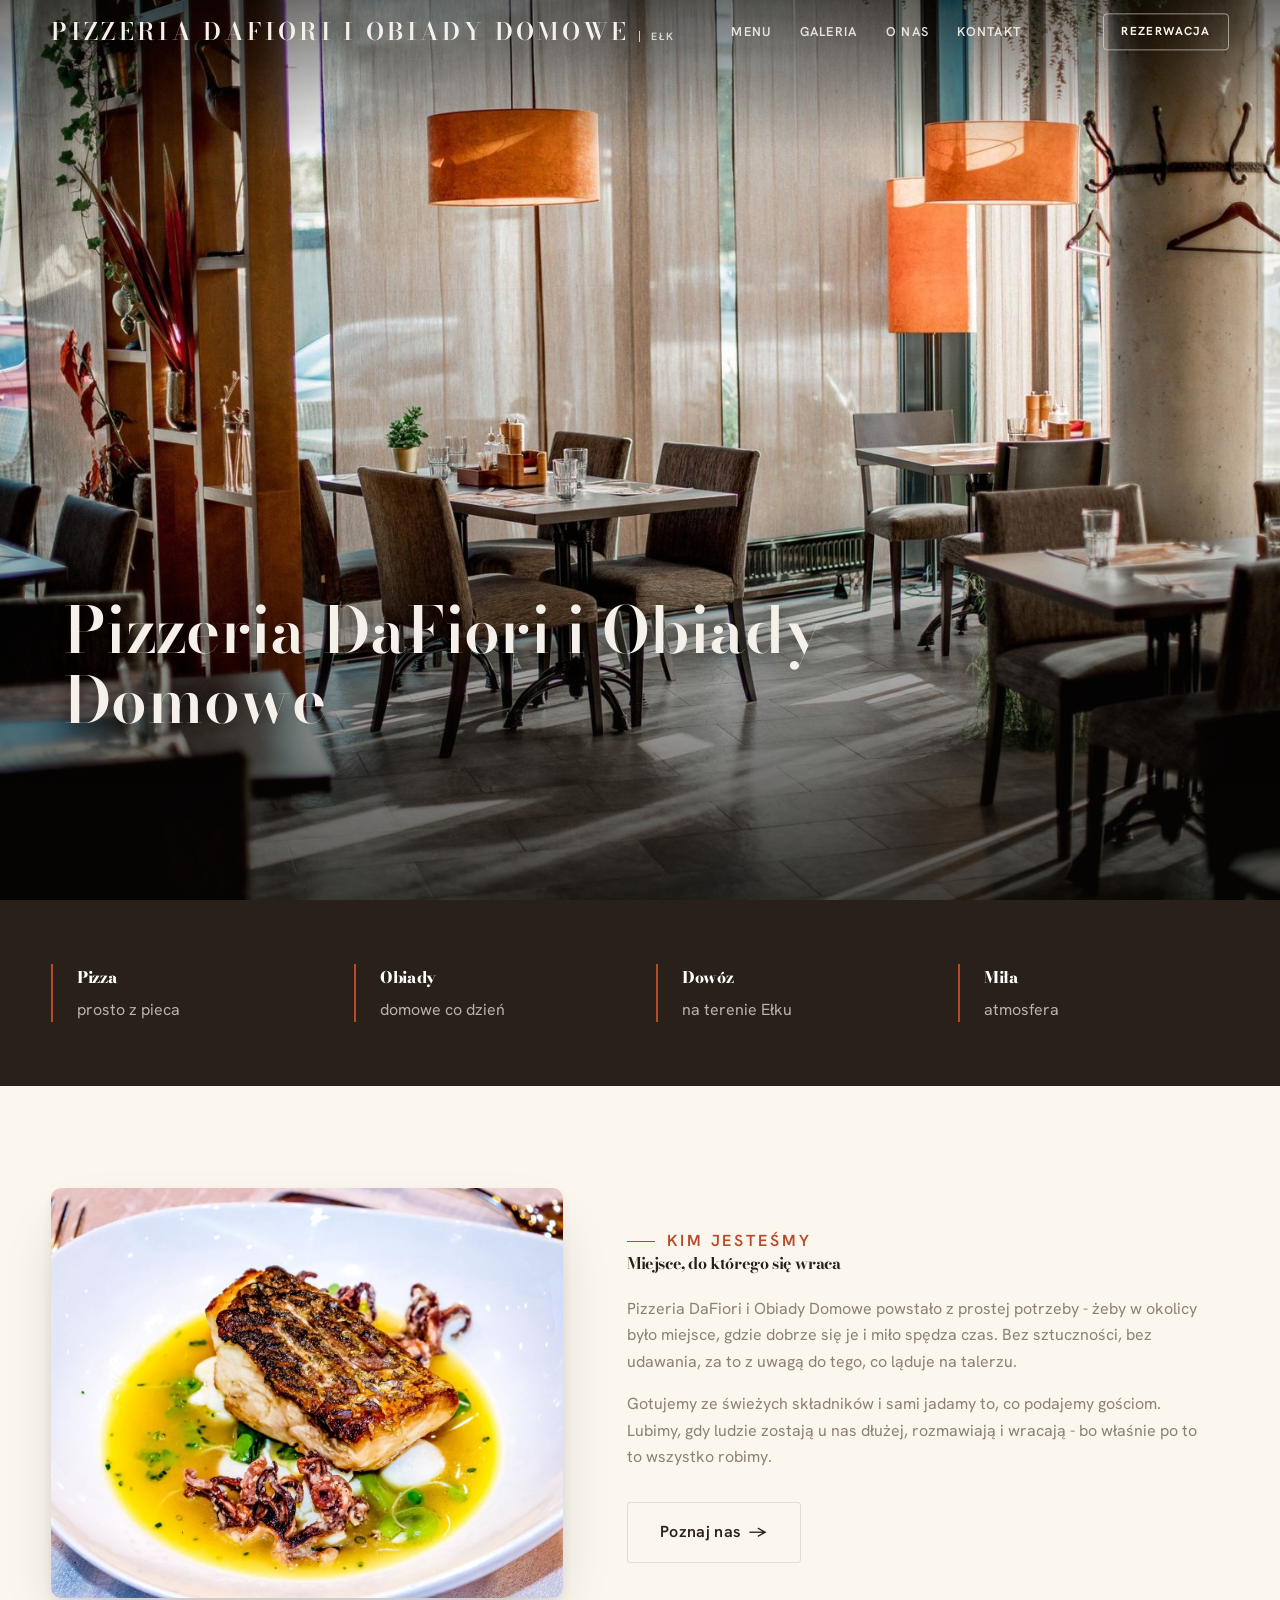
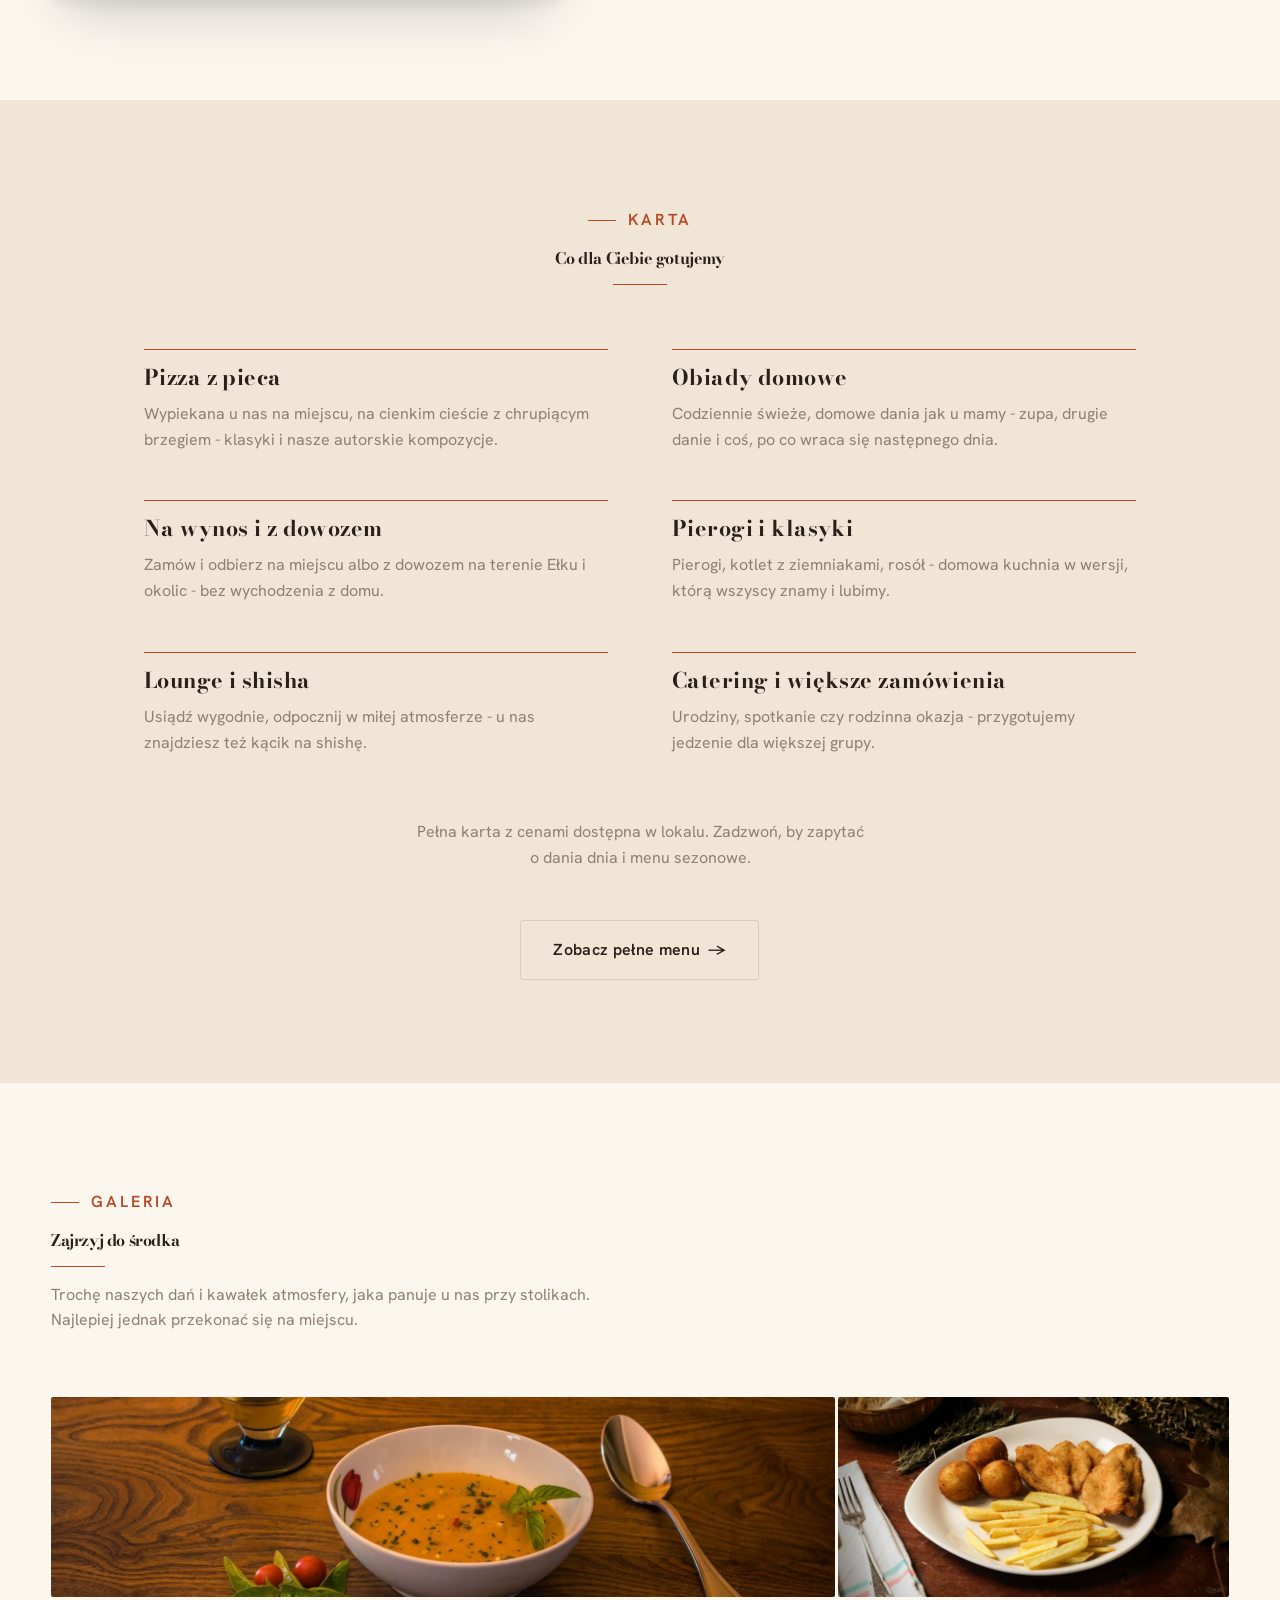
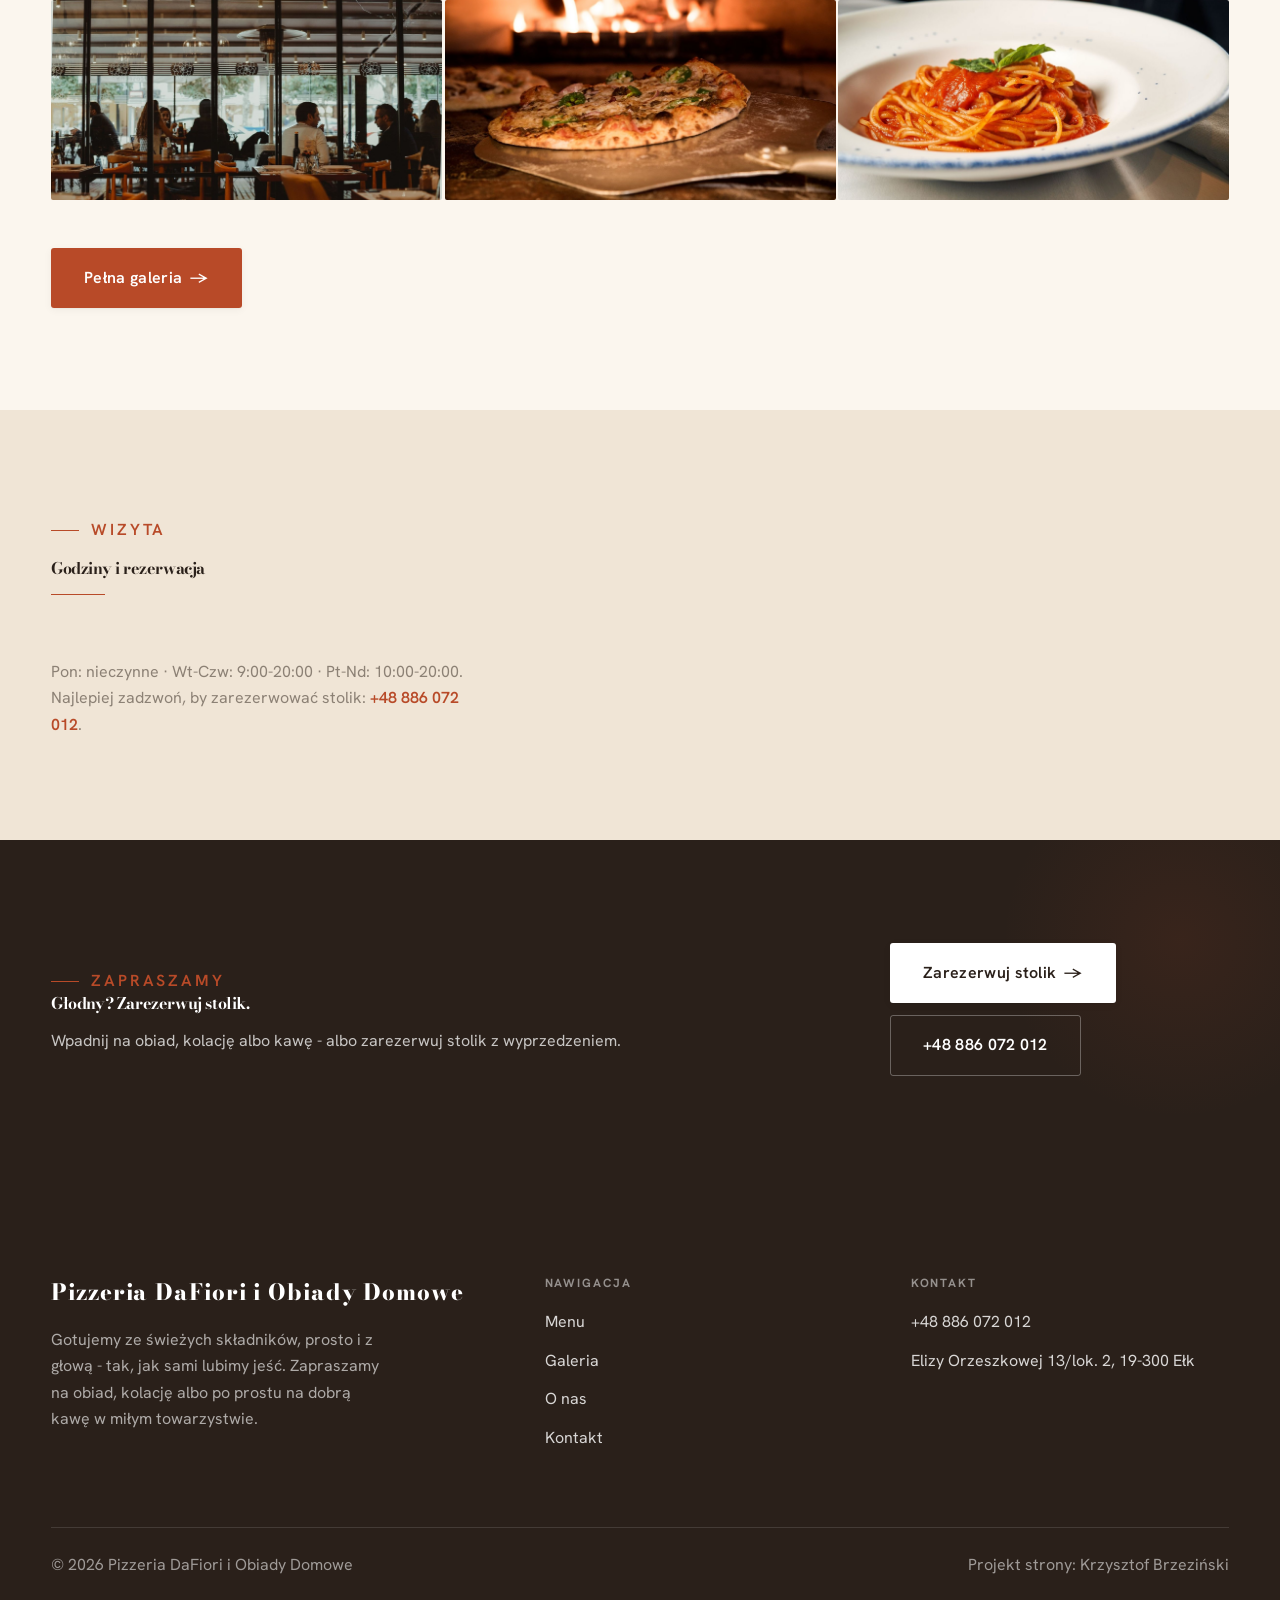
==== index.html @ b9b69ae0 "Strona demo: pizzeria-dafiori-i-obiady-domowe" ====
<!DOCTYPE html>
<html lang="pl">
<head>
<meta charset="UTF-8">
<meta name="viewport" content="width=device-width, initial-scale=1.0">
<title>Pizzeria DaFiori i Obiady Domowe - Restauracja · Ełk</title>
<meta name="description" content="Pizzeria DaFiori i Obiady Domowe to miejsce, do którego się wraca - sezonowa kuchnia, dania z pieca, dobra kawa i ciepła atmosfera. Zarezerwuj stolik albo zajrzyj do menu.">
<link rel="preconnect" href="https://fonts.googleapis.com">
<link rel="preconnect" href="https://fonts.gstatic.com" crossorigin>
<link href="https://fonts.googleapis.com/css2?family=Bodoni+Moda:wght@500;600;700&family=Hanken+Grotesk:wght@400;500;600&display=swap" rel="stylesheet">
<link rel="stylesheet" href="assets/styles.css">
</head>
<body>

<header class="nav">
  <div class="wrap nav-inner">
    <a class="brand" href="index.html"><span class="name">Pizzeria DaFiori i Obiady Domowe</span><span class="sub">Ełk</span></a>
    <nav class="nav-links">
      <a href="oferta.html">Menu</a>
      <a href="realizacje.html">Galeria</a>
      <a href="o-nas.html">O nas</a>
      <a href="kontakt.html">Kontakt</a>
      <a href="kontakt.html" class="btn btn-accent">Rezerwacja</a>
    </nav>
    <button class="nav-toggle" aria-label="Menu"><span></span><span></span><span></span></button>
  </div>
</header>

<section class="hero-gastro">
  <img class="hg-bg" src="img/g13.jpg" alt="Pizzeria DaFiori i Obiady Domowe">
  <div class="hg-veil"></div>
  <p class="hg-tagline">Pizzeria DaFiori i Obiady Domowe</p>
</section>
<section class="strip" style="padding-block:0">
  <div class="wrap">
    <div class="item reveal"><div class="k">Pizza</div><div class="v">prosto z pieca</div></div>
    <div class="item reveal"><div class="k">Obiady</div><div class="v">domowe co dzień</div></div>
    <div class="item reveal"><div class="k">Dowóz</div><div class="v">na terenie Ełku</div></div>
    <div class="item reveal"><div class="k">Miła</div><div class="v">atmosfera</div></div>
  </div>
</section>
<section>
  <div class="wrap split">
    <div class="split-art reveal"><img src="img/g14.jpg" alt="Pizzeria DaFiori i Obiady Domowe - realizacja" loading="lazy"></div>
    <div class="split-copy reveal">
      <span class="eyebrow">Kim jesteśmy</span>
      <h2>Miejsce, do którego się wraca</h2>
      <p class="muted">Pizzeria DaFiori i Obiady Domowe powstało z prostej potrzeby - żeby w okolicy było miejsce, gdzie dobrze się je i miło spędza czas. Bez sztuczności, bez udawania, za to z uwagą do tego, co ląduje na talerzu.</p>
      <p class="muted">Gotujemy ze świeżych składników i sami jadamy to, co podajemy gościom. Lubimy, gdy ludzie zostają u nas dłużej, rozmawiają i wracają - bo właśnie po to to wszystko robimy.</p>
      <a href="o-nas.html" class="btn btn-ghost">Poznaj nas <span class="arr">→</span></a>
    </div>
  </div>
</section>
<section id="menu" class="menu-sec">
  <div class="wrap">
    <div class="head center reveal">
      <span class="eyebrow">Karta</span>
      <h2>Co dla Ciebie gotujemy</h2>
    </div>
    <div class="menu-cats">
      <div class="menu-cat reveal"><h3>Pizza z pieca</h3><p>Wypiekana u nas na miejscu, na cienkim cieście z chrupiącym brzegiem - klasyki i nasze autorskie kompozycje.</p></div>
      <div class="menu-cat reveal"><h3>Obiady domowe</h3><p>Codziennie świeże, domowe dania jak u mamy - zupa, drugie danie i coś, po co wraca się następnego dnia.</p></div>
      <div class="menu-cat reveal"><h3>Na wynos i z dowozem</h3><p>Zamów i odbierz na miejscu albo z dowozem na terenie Ełku i okolic - bez wychodzenia z domu.</p></div>
      <div class="menu-cat reveal"><h3>Pierogi i klasyki</h3><p>Pierogi, kotlet z ziemniakami, rosół - domowa kuchnia w wersji, którą wszyscy znamy i lubimy.</p></div>
      <div class="menu-cat reveal"><h3>Lounge i shisha</h3><p>Usiądź wygodnie, odpocznij w miłej atmosferze - u nas znajdziesz też kącik na shishę.</p></div>
      <div class="menu-cat reveal"><h3>Catering i większe zamówienia</h3><p>Urodziny, spotkanie czy rodzinna okazja - przygotujemy jedzenie dla większej grupy.</p></div>
    </div>
    <p class="menu-note">Pełna karta z cenami dostępna w lokalu. Zadzwoń, by zapytać o dania dnia i menu sezonowe.</p>
    <div style="text-align:center;margin-top:var(--space-7)" class="reveal"><a href="oferta.html" class="btn btn-ghost">Zobacz pełne menu <span class="arr">→</span></a></div>
  </div>
</section>
<section>
  <div class="wrap">
    <div class="head reveal">
      <span class="eyebrow">Galeria</span>
      <h2>Zajrzyj do środka</h2>
      <p>Trochę naszych dań i kawałek atmosfery, jaka panuje u nas przy stolikach. Najlepiej jednak przekonać się na miejscu.</p>
    </div>
    <div class="gallery">
      <div class="tile t-two3 reveal"><img src="img/g4.jpg" alt="Pizza z pieca" loading="lazy"><div class="cap">Pizza z pieca</div></div>
      <div class="tile t-third reveal"><img src="img/g5.jpg" alt="Obiad domowy" loading="lazy"><div class="cap">Obiad domowy</div></div>
      <div class="tile t-third reveal"><img src="img/g6.jpg" alt="Pierogi" loading="lazy"><div class="cap">Pierogi</div></div>
      <div class="tile t-third reveal"><img src="img/g7.jpg" alt="Domowa zupa" loading="lazy"><div class="cap">Domowa zupa</div></div>
      <div class="tile t-third reveal"><img src="img/g8.jpg" alt="Kotlet z dodatkami" loading="lazy"><div class="cap">Kotlet z dodatkami</div></div>
    </div>
    <div style="margin-top:var(--space-7)" class="reveal"><a href="realizacje.html" class="btn btn-accent">Pełna galeria <span class="arr">→</span></a></div>
  </div>
</section>
<section class="trust">
  <div class="wrap">
    <div class="head reveal">
      <span class="eyebrow">Wizyta</span>
      <h2>Godziny i rezerwacja</h2>
    </div>
    <p class="reveal" style="color:var(--muted);max-width:48ch">Pon: nieczynne · Wt-Czw: 9:00-20:00 · Pt-Nd: 10:00-20:00. Najlepiej zadzwoń, by zarezerwować stolik: <a href="tel:+48886072012" style="color:var(--accent);font-weight:600">+48 886 072 012</a>.</p>
  </div>
</section>
<section class="cta">
  <div class="wrap">
    <div class="reveal">
      <span class="eyebrow">Zapraszamy</span>
      <h2>Głodny? Zarezerwuj stolik.</h2>
      <p>Wpadnij na obiad, kolację albo kawę - albo zarezerwuj stolik z wyprzedzeniem.</p>
    </div>
    <div class="cta-actions reveal">
      <a href="kontakt.html" class="btn btn-light">Zarezerwuj stolik <span class="arr">→</span></a>
      <a href="tel:+48886072012" class="btn btn-ghost" style="color:#fff;border-color:rgba(255,255,255,.3)">+48 886 072 012</a>
    </div>
  </div>
</section>

<footer>
  <div class="wrap">
    <div class="foot-grid">
      <div class="foot-brand">
        <div class="name">Pizzeria DaFiori i Obiady Domowe</div>
        <p>Gotujemy ze świeżych składników, prosto i z głową - tak, jak sami lubimy jeść. Zapraszamy na obiad, kolację albo po prostu na dobrą kawę w miłym towarzystwie.</p>
      </div>
      <div class="foot-col">
        <h4>Nawigacja</h4>
        <a href="oferta.html">Menu</a>
        <a href="realizacje.html">Galeria</a>
        <a href="o-nas.html">O nas</a>
        <a href="kontakt.html">Kontakt</a>
      </div>
      <div class="foot-col">
        <h4>Kontakt</h4>
        <a href="tel:+48886072012">+48 886 072 012</a>
        <p>Elizy Orzeszkowej 13/lok. 2, 19-300 Ełk</p>
      </div>
    </div>
    <div class="foot-bot">
      <span>© 2026 Pizzeria DaFiori i Obiady Domowe</span>
      <span>Projekt strony: Krzysztof Brzeziński</span>
    </div>
  </div>
</footer>
<div class="sticky-reserve"><a class="sr-book" href="kontakt.html">Zarezerwuj stolik</a><a class="sr-call" href="tel:+48886072012" aria-label="Zadzwoń"><svg class="ico-tel" width="16" height="16" viewBox="0 0 24 24" fill="none" aria-hidden="true"><path d="M6.6 10.8a15.5 15.5 0 0 0 6.6 6.6l2.2-2.2a1 1 0 0 1 1-.24 11.4 11.4 0 0 0 3.6.58 1 1 0 0 1 1 1V20a1 1 0 0 1-1 1A17 17 0 0 1 3 4a1 1 0 0 1 1-1h3.5a1 1 0 0 1 1 1c0 1.25.2 2.46.58 3.6a1 1 0 0 1-.25 1l-2.23 2.2Z" fill="currentColor"/></svg></a></div>

<script src="assets/main.js"></script>
</body>
</html>
---- assets/styles.css ----
/* ============================================================
   STOLBASZ — premium, architektoniczny B2B fit-out
   Jasna paleta, zero brązu. System wg premium-web-craft.
   Projekt strony: Krzysztof Brzeziński
   ============================================================ */

:root{
  /* PALETA — jasna, architektoniczna, chłodna */
  --paper:#FBF6EE;          /* główne tło */
  --paper-2:#F0E5D6;        /* sekcje alternatywne (chłodny jasny szary) */
  --paper-3:#F0E5D6;        /* delikatne wypełnienia */
  --ink:#2A201A;            /* tekst główny — chłodny grafit */
  --ink-soft:#4A3B2F;       /* nagłówki drugorzędne */
  --muted:#8C8175;          /* tekst poboczny */
  --line:rgba(42,32,26,.12);/* hairline */
  --accent:#B84A28;         /* stonowany petrol-slate — jedyny akcent */
  --accent-d:#97381C;
  --accent-soft:rgba(184,74,40,.10);
  --dark:#2A201A;           /* sekcje ciemne (stopka/CTA) */

  /* ODSTĘPY — skala 4/8 */
  --space-1:4px; --space-2:8px; --space-3:12px; --space-4:16px; --space-5:24px;
  --space-6:32px; --space-7:48px; --space-8:64px; --space-9:96px; --space-10:128px;

  /* TYPOGRAFIA — fluid clamp() */
  --text-sm:clamp(.82rem,.8rem+.1vw,.9rem);
  --text-base:clamp(1rem,.97rem+.15vw,1.1rem);
  --text-lg:clamp(1.12rem,1.05rem+.3vw,1.3rem);
  --text-h3:clamp(1.2rem,1.1rem+.5vw,1.5rem);
  --text-h2:clamp(1.9rem,1.5rem+1.9vw,2.8rem);
  --text-h1:clamp(2.6rem,1.9rem+3.6vw,4.6rem);

  /* PROMIENIE — architektoniczne, raczej ostre */
  --r-sm:3px; --r-md:6px; --r-lg:10px;

  /* RUCH */
  --ease:cubic-bezier(.25,.46,.45,.94); --dur:.24s;

  /* CIENIE — miękkie, warstwowe */
  --sh-sm:0 1px 2px rgba(16,24,32,.04), 0 2px 8px rgba(16,24,32,.05);
  --sh-md:0 2px 6px rgba(16,24,32,.05), 0 12px 28px -8px rgba(16,24,32,.12);
  --sh-lg:0 6px 14px rgba(16,24,32,.07), 0 26px 56px -18px rgba(16,24,32,.22);

  --hairline:1px solid var(--line);

  --font-display:'Bodoni Moda',serif;
  --font-body:'Hanken Grotesk',sans-serif;
}

*{box-sizing:border-box;margin:0;padding:0}
html{scroll-behavior:smooth}
body{
  font-family:var(--font-body);
  font-size:var(--text-base);
  line-height:1.65;
  color:var(--ink);
  background:var(--paper);
  -webkit-font-smoothing:antialiased;
  text-rendering:optimizeLegibility;
}
img{max-width:100%;display:block}
a{color:inherit;text-decoration:none}

.wrap{width:min(92%,1180px);margin-inline:auto}
section{padding-block:clamp(52px,6.5vw,96px)}

h1,h2,h3{font-family:var(--font-display);font-weight:700;line-height:1.08;letter-spacing:-.02em;color:var(--ink)}
h1{font-size:var(--text-h1);letter-spacing:-.035em}
h2{font-size:var(--text-h2);letter-spacing:-.025em}
h3{font-size:var(--text-h3)}
p{max-width:65ch}

.eyebrow{
  font-family:var(--font-body);
  font-size:var(--text-sm);
  font-weight:600;
  letter-spacing:.18em;
  text-transform:uppercase;
  color:var(--accent);
  display:inline-flex;align-items:center;gap:var(--space-3);
}
.eyebrow::before{content:"";width:28px;height:1px;background:var(--accent);display:inline-block}

.muted{color:var(--muted)}
.lead{font-size:var(--text-lg);line-height:1.55;color:var(--ink-soft);max-width:50ch}

/* ---------- BUTTONS ---------- */
.btn{
  display:inline-flex;align-items:center;gap:var(--space-2);
  font-weight:600;font-size:var(--text-sm);letter-spacing:.02em;
  padding:var(--space-4) var(--space-6);
  border-radius:var(--r-sm);
  transition:transform var(--dur) var(--ease),box-shadow var(--dur) var(--ease),background var(--dur) var(--ease);
  cursor:pointer;border:1px solid transparent;
}
.btn-accent{background:var(--accent);color:#fff;box-shadow:var(--sh-sm)}
.btn-accent:hover{background:var(--accent-d);transform:translateY(-2px);box-shadow:var(--sh-md)}
.btn-accent:active{transform:translateY(0);box-shadow:var(--sh-sm)}
.btn-ghost{background:transparent;color:var(--ink);border-color:var(--line)}
.btn-ghost:hover{border-color:var(--accent);color:var(--accent);transform:translateY(-2px)}
.btn-light{background:#fff;color:var(--ink);box-shadow:var(--sh-sm)}
.btn-light:hover{transform:translateY(-2px);box-shadow:var(--sh-md)}
.btn .arr{transition:transform var(--dur) var(--ease)}
.btn:hover .arr{transform:translateX(4px)}

/* ---------- NAV ---------- */
.nav{
  position:sticky;top:0;z-index:50;
  background:color-mix(in srgb,var(--paper) 88%,transparent);
  backdrop-filter:saturate(140%) blur(10px);
  border-bottom:var(--hairline);
}
.nav-inner{display:flex;align-items:center;justify-content:space-between;height:72px}
.brand{display:flex;flex-direction:column;line-height:1}
.brand .name{font-family:var(--font-display);font-weight:800;font-size:1.35rem;letter-spacing:.04em}
.brand .sub{font-size:.62rem;letter-spacing:.34em;text-transform:uppercase;color:var(--muted);margin-top:5px}
.nav-links{display:flex;align-items:center;gap:var(--space-6)}
.nav-links a{font-size:var(--text-sm);font-weight:500;color:var(--ink-soft);position:relative;padding-block:4px;transition:color var(--dur) var(--ease)}
.nav-links a::after{content:"";position:absolute;left:0;bottom:0;width:0;height:1.5px;background:var(--accent);transition:width var(--dur) var(--ease)}
.nav-links a:hover,.nav-links a.active{color:var(--ink)}
.nav-links a:hover::after,.nav-links a.active::after{width:100%}
.nav-links .btn{padding:var(--space-2) var(--space-5)}
/* przyciski w nav: właściwy kolor (przebij .nav-links a) + bez podkreślenia */
.nav-links a.btn-accent{color:#fff}
.nav-links a.btn-ghost,.nav-links a.btn-light{color:var(--ink)}
.nav-links a.btn::after{display:none}
.nav-toggle{display:none;background:none;border:none;cursor:pointer;flex-direction:column;gap:5px;padding:8px}
.nav-toggle span{width:24px;height:2px;background:var(--ink);transition:var(--dur)}

/* ---------- HERO (split) ---------- */
.hero{position:relative;overflow:hidden;border-bottom:var(--hairline)}
.hero-grid{display:grid;grid-template-columns:1.05fr .95fr;gap:clamp(24px,4vw,60px);align-items:center;
  padding-block:clamp(36px,4.5vw,64px)}
.hero-copy .eyebrow{margin-bottom:var(--space-5)}
.hero-copy h1{margin-bottom:var(--space-5)}
.hero-copy .lead{margin-bottom:var(--space-7)}
.hero-actions{display:flex;flex-wrap:wrap;gap:var(--space-4)}
.hero-art{position:relative;aspect-ratio:4/3;border-radius:var(--r-lg);overflow:hidden;box-shadow:var(--sh-lg)}
.hero-art img{width:100%;height:100%;object-fit:cover}
.hero-art::after{content:"";position:absolute;inset:0;background:linear-gradient(180deg,transparent 55%,rgba(18,24,28,.28))}
.hero-badge{position:absolute;left:var(--space-5);bottom:var(--space-5);z-index:2;
  background:rgba(252,252,251,.94);backdrop-filter:blur(4px);
  border-radius:var(--r-md);padding:var(--space-4) var(--space-5);box-shadow:var(--sh-md);max-width:78%}
.hero-badge strong{display:block;font-family:var(--font-display);font-size:1rem;letter-spacing:-.01em}
.hero-badge span{font-size:var(--text-sm);color:var(--muted)}

/* ---------- HERO duży / kinowy (strona główna) ---------- */
.hero-cine{position:relative;min-height:clamp(560px,82vh,840px);min-height:clamp(560px,82svh,840px);display:flex;align-items:center;overflow:hidden;border-bottom:var(--hairline)}
.hero-cine>img{position:absolute;inset:0;width:100%;height:100%;object-fit:cover;z-index:0}
.hero-cine::after{content:"";position:absolute;inset:0;z-index:1;
  background:linear-gradient(95deg,rgba(13,18,23,.86) 0%,rgba(13,18,23,.64) 32%,rgba(13,18,23,.24) 62%,rgba(13,18,23,.04) 100%)}
.hero-cine .wrap{position:relative;z-index:2;padding-block:var(--space-8)}
.hero-cine .hero-copy{max-width:660px}
.hero-cine .eyebrow{color:#fff;margin-bottom:var(--space-5)}
.hero-cine .eyebrow::before{background:#fff}
.hero-cine h1{color:#fff;margin-bottom:var(--space-5);font-size:clamp(2.9rem,2rem+4.4vw,5.2rem)}
.hero-cine .lead{color:rgba(255,255,255,.92);max-width:48ch;margin-bottom:var(--space-7)}
.hero-cine .hero-actions{display:flex;flex-wrap:wrap;gap:var(--space-4)}
@media(max-width:680px){
  .hero-cine{min-height:clamp(520px,76vh,640px);min-height:clamp(520px,76svh,640px);align-items:flex-end}
  .hero-cine::after{background:linear-gradient(0deg,rgba(13,18,23,.9) 6%,rgba(13,18,23,.45) 55%,rgba(13,18,23,.25) 100%)}
  .hero-cine .wrap{padding-bottom:var(--space-9)}
}

/* full-bleed hero variant (podstrony) */
.pagehead{position:relative;min-height:46vh;min-height:46svh;display:flex;align-items:flex-end;overflow:hidden;border-bottom:var(--hairline)}
.pagehead img{position:absolute;inset:0;width:100%;height:100%;object-fit:cover}
.pagehead::after{content:"";position:absolute;inset:0;background:linear-gradient(180deg,rgba(18,24,28,.25),rgba(18,24,28,.62))}
.pagehead .wrap{position:relative;z-index:2;padding-block:var(--space-9);color:#fff}
.pagehead h1{color:#fff;max-width:18ch}
.pagehead .eyebrow{color:#fff}
.pagehead .eyebrow::before{background:#fff}
.pagehead p{color:rgba(255,255,255,.86);margin-top:var(--space-4);max-width:54ch}

/* ---------- STRIP (pasek skrótów / liczby) ---------- */
.strip{background:var(--dark);color:#fff}
.strip .wrap{display:grid;grid-template-columns:repeat(4,1fr);gap:var(--space-6);padding-block:var(--space-8)}
.strip .item .k{font-family:var(--font-display);font-size:clamp(1.6rem,1.2rem+1.4vw,2.4rem);font-weight:800;letter-spacing:-.02em;color:#fff}
.strip .item .v{font-size:var(--text-sm);color:rgba(255,255,255,.66);margin-top:var(--space-2);line-height:1.45}
.strip .item{border-left:2px solid var(--accent);padding-left:var(--space-5)}

/* ---------- SECTION HEAD ---------- */
.head{max-width:48rem;margin-bottom:var(--space-8)}
.head.center{margin-inline:auto;text-align:center}
.head .eyebrow{margin-bottom:var(--space-4)}
.head h2{margin-bottom:var(--space-4)}
.head p{color:var(--muted);font-size:var(--text-lg);line-height:1.55}
.head.center p{margin-inline:auto}

/* ---------- INTRO SPLIT ---------- */
.split{display:grid;grid-template-columns:.92fr 1.08fr;gap:clamp(28px,5vw,80px);align-items:center}
.split.rev{grid-template-columns:1.08fr .92fr}
.split.rev .split-art{order:-1}
.split-art{position:relative;aspect-ratio:5/4;border-radius:var(--r-lg);overflow:hidden;box-shadow:var(--sh-lg)}
.split-art img{width:100%;height:100%;object-fit:cover}
.split-copy h2{margin-bottom:var(--space-5)}
.split-copy p+p{margin-top:var(--space-4)}
.split-copy .btn{margin-top:var(--space-6)}

/* ---------- SERVICES (zakres) ---------- */
.svc-grid{display:grid;grid-template-columns:repeat(auto-fit,minmax(280px,1fr));gap:var(--space-5)}
.svc{background:#fff;border:var(--hairline);border-radius:var(--r-md);padding:var(--space-7) var(--space-6);
  transition:transform var(--dur) var(--ease),box-shadow var(--dur) var(--ease),border-color var(--dur) var(--ease);
  position:relative;overflow:hidden}
.svc::before{content:"";position:absolute;left:0;top:0;width:3px;height:0;background:var(--accent);transition:height var(--dur) var(--ease)}
.svc:hover{transform:translateY(-4px);box-shadow:var(--sh-md);border-color:transparent}
.svc:hover::before{height:100%}
.svc .ic{font-family:var(--font-display);font-size:.8rem;font-weight:700;letter-spacing:.12em;color:var(--accent);margin-bottom:var(--space-4)}
.svc h3{margin-bottom:var(--space-3);font-size:1.22rem}
.svc p{color:var(--muted);font-size:var(--text-base);line-height:1.6}

/* big detailed service rows */
.svc-row{display:grid;grid-template-columns:.8fr 1.2fr;gap:clamp(20px,4vw,60px);align-items:center;padding-block:var(--space-8)}
.svc-row+.svc-row{border-top:var(--hairline)}
.svc-row.rev{grid-template-columns:1.2fr .8fr}
.svc-row.rev .svc-row-art{order:-1}
.svc-row-art{aspect-ratio:4/3;border-radius:var(--r-md);overflow:hidden;box-shadow:var(--sh-md)}
.svc-row-art img{width:100%;height:100%;object-fit:cover}
.svc-row h3{font-size:1.5rem;margin-bottom:var(--space-4)}
.svc-row .num{font-family:var(--font-display);font-size:.85rem;font-weight:700;letter-spacing:.14em;color:var(--accent);display:block;margin-bottom:var(--space-3)}
.svc-row ul{list-style:none;margin-top:var(--space-4);display:flex;flex-direction:column;gap:var(--space-2)}
.svc-row li{position:relative;padding-left:var(--space-5);color:var(--muted);font-size:var(--text-base)}
.svc-row li::before{content:"";position:absolute;left:0;top:.62em;width:8px;height:1px;background:var(--accent)}

/* ---------- GALLERY (realizacje) ---------- */
.gallery{display:grid;grid-template-columns:repeat(12,1fr);gap:var(--space-4);grid-auto-rows:200px}
/* GALERIA MASONRY — pionowe zdjęcia (portrety beauty/wellness) bez przycinania: kolumny, height auto */
.gallery-masonry{column-count:3;column-gap:var(--space-4)}
@media(max-width:900px){.gallery-masonry{column-count:2}}
@media(max-width:560px){.gallery-masonry{column-count:1}}
.gallery-masonry .m-tile{break-inside:avoid;margin:0 0 var(--space-4);padding:0;position:relative;overflow:hidden;border-radius:var(--r-md);border:1px solid var(--line)}
.gallery-masonry .m-tile img{width:100%;height:auto;display:block}
.gallery-masonry .m-tile .cap{position:absolute;left:0;right:0;bottom:0;padding:var(--space-4);color:#fff;background:linear-gradient(0deg,rgba(0,0,0,.55),transparent);font-size:var(--text-sm)}
.tile{position:relative;overflow:hidden;border-radius:var(--r-md);box-shadow:var(--sh-sm);
  transition:transform var(--dur) var(--ease),box-shadow var(--dur) var(--ease)}
.tile img{width:100%;height:100%;object-fit:cover;transition:transform .6s var(--ease)}
.tile:hover{box-shadow:var(--sh-md)}
.tile:hover img{transform:scale(1.05)}
.tile .cap{position:absolute;left:0;right:0;bottom:0;padding:var(--space-5) var(--space-4) var(--space-4);
  background:linear-gradient(transparent,rgba(18,24,28,.78));color:#fff;
  font-size:var(--text-sm);font-weight:600;letter-spacing:.01em;
  opacity:0;transform:translateY(8px);transition:var(--dur) var(--ease)}
.tile:hover .cap{opacity:1;transform:translateY(0)}
.tile .cap small{display:block;font-weight:400;opacity:.78;letter-spacing:.04em;text-transform:uppercase;font-size:.66rem;margin-top:3px}
/* bento spans */
.t-wide{grid-column:span 6}
.t-tall{grid-column:span 6;grid-row:span 2}
.t-std{grid-column:span 6}
.t-third{grid-column:span 4}
.t-two3{grid-column:span 8}

/* ---------- TRUST / WIARYGODNOŚĆ ---------- */
.trust{background:var(--paper-2)}
.trust-grid{display:grid;grid-template-columns:repeat(auto-fit,minmax(240px,1fr));gap:var(--space-5);margin-top:var(--space-7)}
.trust-card{background:#fff;border-radius:var(--r-md);padding:var(--space-7) var(--space-6);box-shadow:var(--sh-sm);border-top:3px solid var(--accent)}
.trust-card .big{font-family:var(--font-display);font-size:clamp(1.8rem,1.3rem+1.6vw,2.6rem);font-weight:800;letter-spacing:-.02em;color:var(--ink);line-height:1}
.trust-card h3{font-size:1.12rem;margin:var(--space-3) 0 var(--space-2)}
.trust-card p{color:var(--muted);font-size:var(--text-base);line-height:1.55}

/* ---------- CTA band ---------- */
.cta{background:var(--dark);color:#fff;position:relative;overflow:hidden}
.cta .wrap{display:grid;grid-template-columns:1.4fr .6fr;gap:var(--space-7);align-items:center;position:relative;z-index:2}
.cta h2{color:#fff;max-width:20ch}
.cta p{color:rgba(255,255,255,.74);margin-top:var(--space-4)}
.cta-actions{display:flex;flex-direction:column;gap:var(--space-3);align-items:flex-start}
.cta::before{content:"";position:absolute;right:-80px;top:-80px;width:360px;height:360px;border-radius:50%;
  background:radial-gradient(circle,var(--accent-soft),transparent 70%)}

/* ---------- CONTACT ---------- */
.contact-grid{display:grid;grid-template-columns:.85fr 1.15fr;gap:clamp(28px,4vw,56px);align-items:start}
.info-list{display:flex;flex-direction:column;gap:var(--space-2)}
.info-row{display:flex;gap:var(--space-4);align-items:flex-start;padding-block:var(--space-4);border-bottom:var(--hairline)}
.info-row .ic{flex:none;width:42px;height:42px;display:grid;place-items:center;border-radius:50%;
  background:var(--accent-soft);color:var(--accent);font-size:1.05rem}
.info-row .lbl{font-size:.72rem;letter-spacing:.14em;text-transform:uppercase;color:var(--muted)}
.info-row .val{font-weight:600;font-size:var(--text-base);margin-top:2px}
.info-row a.val:hover{color:var(--accent)}
.map{border:none;border-radius:var(--r-lg);box-shadow:var(--sh-md);width:100%;height:100%;min-height:380px;filter:grayscale(.2) contrast(1.02)}
.form{background:#fff;border:var(--hairline);border-radius:var(--r-lg);padding:clamp(24px,3vw,40px);box-shadow:var(--sh-sm)}
.form .fld{margin-bottom:var(--space-5)}
.form label{display:block;font-size:var(--text-sm);font-weight:600;margin-bottom:var(--space-2)}
.form input,.form textarea{width:100%;font-family:inherit;font-size:var(--text-base);color:var(--ink);
  padding:var(--space-4);border:var(--hairline);border-radius:var(--r-sm);background:var(--paper);transition:border-color var(--dur)}
.form input:focus,.form textarea:focus{outline:none;border-color:var(--accent);background:#fff}
.form textarea{resize:vertical;min-height:120px}
.form .note{font-size:var(--text-sm);color:var(--muted);margin-top:var(--space-3)}

/* ---------- FOOTER ---------- */
footer{background:var(--dark);color:#fff;padding-block:var(--space-9) var(--space-6)}
.foot-grid{display:grid;grid-template-columns:1.4fr 1fr 1fr;gap:var(--space-7);margin-bottom:var(--space-8)}
.foot-brand .name{font-family:var(--font-display);font-weight:800;font-size:1.4rem;letter-spacing:.04em}
.foot-brand p{color:rgba(255,255,255,.62);margin-top:var(--space-4);font-size:var(--text-base);max-width:38ch}
.foot-col h4{font-size:.74rem;letter-spacing:.16em;text-transform:uppercase;color:rgba(255,255,255,.5);margin-bottom:var(--space-4)}
.foot-col a,.foot-col p{display:block;color:rgba(255,255,255,.82);font-size:var(--text-base);margin-bottom:var(--space-3)}
.foot-col a:hover{color:#fff}
.foot-bot{border-top:1px solid rgba(255,255,255,.12);padding-top:var(--space-5);display:flex;justify-content:space-between;flex-wrap:wrap;gap:var(--space-3);
  font-size:var(--text-sm);color:rgba(255,255,255,.55)}
.foot-bot a:hover{color:#fff}

/* ---------- REVEAL ---------- */
.reveal{opacity:0;transform:translateY(22px);transition:opacity .6s var(--ease),transform .6s var(--ease)}
.reveal.in{opacity:1;transform:none}

/* ---------- RESPONSIVE ---------- */
@media(max-width:920px){
  .hero-grid,.split,.split.rev,.svc-row,.svc-row.rev,.cta .wrap,.contact-grid,.foot-grid{grid-template-columns:1fr}
  .split.rev .split-art,.svc-row.rev .svc-row-art{order:0}
  .hero-art{aspect-ratio:16/10;max-height:420px}
  .strip .wrap{grid-template-columns:repeat(2,1fr);gap:var(--space-7)}
  .gallery{grid-auto-rows:180px}
  .t-wide,.t-tall,.t-std,.t-third,.t-two3{grid-column:span 6}
  .t-tall{grid-row:span 1}
  .cta-actions{flex-direction:row;flex-wrap:wrap}
  .foot-grid{gap:var(--space-6)}
}
@media(max-width:680px){
  .nav-links{position:fixed;inset:72px 0 auto 0;background:var(--paper);flex-direction:column;align-items:stretch;
    gap:0;padding:var(--space-4) 6%;border-bottom:var(--hairline);box-shadow:var(--sh-md);
    transform:translateY(-120%);transition:transform var(--dur) var(--ease)}
  .nav-links.open{transform:translateY(0)}
  .nav-links a{padding-block:var(--space-4);border-bottom:var(--hairline)}
  .nav-links .btn{margin-top:var(--space-3);justify-content:center}
  .nav-toggle{display:flex}
  .strip .wrap{grid-template-columns:1fr}
  .gallery{grid-template-columns:repeat(6,1fr)}
  .foot-grid{grid-template-columns:1fr}
}
@media(prefers-reduced-motion:reduce){
  *{animation-duration:.01ms!important;transition:none!important}
  .reveal{opacity:1!important;transform:none!important}
  html{scroll-behavior:auto}
}

/* ============================================================
   PREMIUM LAYER — destylat deep-researchu branż (anty-AI, spokój).
   Zmienne STOLBASZ (--accent/--ink/--paper/--line/--dark). Ruch ledwo
   zauważalny, krzywa cubic-bezier(.16,.84,.44,1); prefers-reduced-motion
   pokryte blanketem wyżej. Karty hairline zamiast cieni = #1 sygnał „nie-AI".
   ============================================================ */

/* więcej oddechu między sekcjami (liderzy: 110-130px) */
section{padding-block:clamp(64px,8vw,128px)}

/* 1) Aksamitny reveal — dłuższa, miękka krzywa zamiast „skoku" */
.reveal{transition:opacity .9s cubic-bezier(.16,.84,.44,1),transform .9s cubic-bezier(.16,.84,.44,1);will-change:opacity,transform}
/* stagger TYLKO w galerii (tam pozycja = porządek dzieci) */
.gallery .reveal:nth-child(2){transition-delay:.07s}
.gallery .reveal:nth-child(3){transition-delay:.14s}
.gallery .reveal:nth-child(4){transition-delay:.21s}
.gallery .reveal:nth-child(5){transition-delay:.28s}
.gallery .reveal:nth-child(6){transition-delay:.35s}

/* 2) Hero STATYCZNY na .hero-cine — Ken Burns CAŁKIEM WYŁĄCZONY 26.06 (3. zgłoszenie Szymona).
   GENEZA: animowanie scale na <img> hero z teksturami (cegły/framugi) re-samplinguje obraz
   klatka po klatce → na części ekranów drobne drganie/shimmer = „heroshot się trzęsie".
   translateY usunięto wcześniej, scale-only + will-change/GPU NIE wystarczyły do GWARANCJI gładkości.
   Krzysztof zażądał pewności („make sure, że błąd się nie pojawi") > efekt. Zero animacji = 0% drgania.
   Delikatny zoom zostaje TYLKO w pełnoekranowych hero gastro/studio (hg-bg/hs-bg — tło, inny
   mechanizm, chwalone, nigdy nie zgłaszane). NIE wracać do KB na .hero-cine bez realnego testu
   na sprzęcie klienta — to ryzyko regresji „trzęsienia”. */
/* BEZPIECZNY "wow" na hero = jednorazowy FADE-IN (opacity), nie zoom.
   opacity nie dotyka bitmapy → gładkie na KAŻDYM zdjęciu/ekranie/GPU, zero ryzyka migotania.
   Geometryczny ruch (scale/translate) na .hero-cine jest ZAKAZANY (bramka pilnuje). */
@keyframes heroFade{from{opacity:0}to{opacity:1}}
.hero-cine>img{transform:none;animation:heroFade 1.1s ease-out both}

/* 3) Akcentowy hairline pod nagłówkiem sekcji, który „rysuje się" przy wejściu */
.head h2{position:relative;padding-bottom:18px}
.head h2::after{content:"";position:absolute;left:0;bottom:0;height:1px;width:0;background:var(--accent);transition:width 1s cubic-bezier(.16,.84,.44,1) .15s}
.head.center h2::after{left:50%;transform:translateX(-50%)}
.head.reveal.in h2::after,.head.center.reveal.in h2::after{width:54px}

/* 4) Karty HAIRLINE zamiast cieni/zaokrągleń (najmocniejszy anty-AI detal) */
.svc{background:transparent;border:1px solid var(--line);border-radius:var(--r-sm);box-shadow:none}
.svc:hover{box-shadow:none;border-color:var(--accent);transform:translateY(-3px)}
.trust-card{background:transparent;box-shadow:none;border:1px solid var(--line);border-top:2px solid var(--accent);border-radius:var(--r-sm)}
.tile{box-shadow:none;border-radius:var(--r-sm)}
.tile:hover{box-shadow:none}

/* 5) Sticky-nav kondensuje się po przewinięciu (sygnał dopracowania) */
.nav{transition:box-shadow .4s ease,background .4s ease}
.nav.is-stuck{box-shadow:0 1px 0 var(--line),0 14px 30px -24px rgba(0,0,0,.45)}
.nav-inner{transition:height .35s var(--ease)}
.nav.is-stuck .nav-inner{height:60px}

/* 6) MANIFESTO — pełnoekranowy cytat-bohater (zastępuje generyczne „Dlaczego my") */
.manifesto{background:var(--paper-2);text-align:center}
.manifesto .wrap{max-width:60rem}
.manifesto p{font-family:var(--font-display);font-style:italic;font-size:clamp(1.6rem,1rem+2.4vw,2.8rem);line-height:1.32;color:var(--ink-soft);margin-inline:auto;max-width:26ch;position:relative;padding-top:var(--space-8)}
.manifesto p::before{content:"";position:absolute;top:0;left:50%;transform:translateX(-50%);width:54px;height:1px;background:var(--accent)}
.manifesto p span{color:var(--accent);font-style:italic}

/* 7) GATEWAYS — 3 duże bramy-zdjęcia (zamiast paska menu usług) */
.gateways{display:grid;grid-template-columns:repeat(3,1fr);gap:var(--space-4)}
.gateway{position:relative;aspect-ratio:3/4;overflow:hidden;border-radius:var(--r-sm);display:block}
.gateway img{width:100%;height:100%;object-fit:cover;transition:transform .8s var(--ease),filter .5s var(--ease)}
.gateway::after{content:"";position:absolute;inset:0;background:linear-gradient(180deg,transparent 38%,rgba(18,24,28,.74))}
.gateway:hover img{transform:scale(1.05);filter:brightness(1.05)}
.gateway .g-ttl{position:absolute;left:0;right:0;bottom:0;z-index:2;padding:var(--space-6) var(--space-5);color:#fff;font-family:var(--font-display);font-size:1.45rem;letter-spacing:-.01em;line-height:1.15}
.gateway .g-ttl small{display:block;font-family:var(--font-body);font-size:var(--text-sm);font-weight:400;opacity:.82;letter-spacing:.03em;margin-top:5px}
@media(max-width:760px){.gateways{grid-template-columns:1fr}.gateway{aspect-ratio:16/10}}

/* 8) LOGO klienta w nagłówku (gdy podane --logo) */
.brand-logo{height:40px;width:auto;max-width:220px;object-fit:contain;display:block}
.nav.is-stuck .brand-logo{height:34px}
@media(max-width:680px){.brand-logo{height:32px}}

/* === rodzina: gastro === */
/* ============================================================
   RODZINA: GASTRO (restauracja / kawiarnia / bar / pizzeria)
   Doklejane NA WIERZCH base.css. Dziedziczy paletę/fonty skórki gastro (Bodoni Moda + terakota).
   Filozofia: APETYT + REZERWACJA STOLIKA (nie zaufanie/wycena jak u fachowca).
   Menu = kategorie BEZ zmyślonych dań/cen (uczciwość); godziny tylko z reconu.
   ============================================================ */

/* --- Galeria atmosfery: gutterless, ostre rogi (food/wnętrze, nie "dokumentacja") --- */
.gallery{gap:3px}
.tile{border-radius:2px;box-shadow:none}
.tile:hover{box-shadow:none}

/* --- MENU: kategorie (nazwa serif + opis, hairline) - BEZ wymyslonych dań i cen --- */
.menu-sec{background:var(--paper-2)}
.menu-cats{display:grid;grid-template-columns:repeat(2,1fr);gap:var(--space-7) var(--space-8);max-width:62rem;margin:0 auto}
.menu-cat{border-top:1px solid var(--accent);padding-top:var(--space-4)}
.menu-cat h3{font-family:var(--font-display);font-size:1.35rem;letter-spacing:.02em;margin-bottom:var(--space-3)}
.menu-cat p{color:var(--muted);font-size:var(--text-base);line-height:1.6}
.menu-note{text-align:center;color:var(--muted);font-size:var(--text-sm);margin-top:var(--space-8);max-width:50ch;margin-inline:auto}
@media(max-width:760px){.menu-cats{grid-template-columns:1fr;gap:var(--space-6)}}

/* --- KARTA GODZIN (renderowana tylko z realnych danych) --- */
.godz{max-width:30rem}
.godz-row{display:flex;justify-content:space-between;gap:var(--space-5);border-bottom:1px solid var(--line);padding-block:var(--space-3)}
.godz-row b{font-weight:600;color:var(--ink)}
.godz-row span{color:var(--muted)}

/* --- STICKY-RESERVE: dolny pasek mobile (gastro-odpowiednik sticky-call) --- */
.sticky-reserve{display:none}
@media(max-width:820px){
  .sticky-reserve{display:grid;grid-template-columns:1fr auto;gap:1px;position:fixed;left:0;right:0;bottom:0;z-index:90;
    background:var(--line);box-shadow:0 -6px 20px -10px rgba(0,0,0,.4)}
  .sticky-reserve a{padding:15px 8px;text-align:center;font-weight:700;font-size:.95rem;letter-spacing:.01em}
  .sr-book{background:var(--accent);color:#fff}
  .sr-call{background:var(--paper);color:var(--ink);padding-inline:22px}
  body{padding-bottom:56px}
}

/* ============================================================
   FAZA 3 - OSOBNY UKŁAD GASTRO (wzór: topowe restauracje - Noma/Disfrutar/Septime/Alchemist; research wf_c20bffea).
   Hero MINIMALNY: samo pełnoekranowe zdjęcie + 1 krótka linijka w DOLNYM-LEWYM rogu. Reszta = oddech.
   Nazwa pada RAZ - jako logo w navie, NIGDY dublowana wielkim tytułem (to #1 tell taniej strony).
   Nav: logo z LEWEJ (split), przezroczysty nad zdjęciem, lity po scrollu. CTA "Rezerwacja" = obrys w navie, nie guzik na środku.
   ============================================================ */
.hero-gastro{position:relative;height:100vh;height:100svh;min-height:560px;display:flex;align-items:flex-end;overflow:hidden;isolation:isolate}
.hero-gastro .hg-bg{position:absolute;inset:0;width:100%;height:100%;object-fit:cover;z-index:-2;animation:hgKen 28s ease-out infinite alternate}
@keyframes hgKen{from{transform:scale(1.05)}to{transform:scale(1.13)}}
/* overlay: ciemny TYLKO u dołu (pod linijkę), góra/środek zdjęcia oddychają */
.hero-gastro .hg-veil{position:absolute;inset:0;z-index:-1;
  background:linear-gradient(180deg,rgba(8,6,4,0) 0%,rgba(8,6,4,0) 52%,rgba(8,6,4,.68) 100%)}
.hg-tagline{position:relative;z-index:2;margin:0 0 clamp(2.6rem,7vh,5rem) clamp(1.4rem,5vw,4rem);
  font-family:var(--font-display);font-style:normal;font-weight:600;
  font-size:clamp(2.1rem,5.2vw,4rem);line-height:1.08;letter-spacing:.005em;
  color:#f5f1ea;max-width:24ch;text-shadow:0 2px 18px rgba(0,0,0,.5)}
.hg-since{font-family:var(--font-display);font-weight:500;font-size:.62em;letter-spacing:.01em;
  color:rgba(245,241,234,.86);white-space:nowrap}
@media(max-width:640px){.hg-tagline{font-size:clamp(2rem,8vw,2.6rem);margin-bottom:clamp(2rem,9vh,3.4rem)}}

/* ============================================================
   NAWIGACJA GASTRO - styl NOBU (research wf_d6d990de + wf_a8c0864c, żywy kod noburestaurants.com).
   3 strefy, STAŁA wysokość 64px (jak Nobu). JEDEN kontroler gastro.js steruje stanami kierunkowo:
   .nav-hidden (chowanie w dół) + .nav-solid (lity krem przy scrollu w górę). Histereza = brak migania.
   is-stuck (base.js, twardy próg 24px) NEUTRALIZOWANE wizualnie - inaczej base walczyło z gastro i krem migał przy górze.
   ============================================================ */
.nav{position:fixed;left:0;right:0;background:transparent;backdrop-filter:none;border-bottom:1px solid transparent;z-index:100;
  transition:transform .35s var(--ease),background .35s ease,box-shadow .35s ease}
.nav.nav-hidden{transform:translateY(-100%)}
/* NEUTRALIZACJA base is-stuck dla gastro (gastro.js używa nav-solid; base.js dalej rusza is-stuck, ale bez efektu wizualnego) */
.nav.is-stuck{background:transparent;box-shadow:none;border-bottom-color:transparent}
.nav.is-stuck .nav-inner{height:64px}
/* SCRIM: ciemny gradient pod navem -> biały tekst czytelny nad zdjęciem; znika gdy nav lity */
.nav::after{content:"";position:absolute;left:0;right:0;top:0;height:150px;z-index:-1;pointer-events:none;
  transition:opacity .35s ease;background:linear-gradient(180deg,rgba(8,6,4,.55) 0%,rgba(8,6,4,0) 100%)}
.nav.nav-solid::after{opacity:0}
/* WORDMARK: nazwa Bodoni wersaliki + miasto obok (kreska akcentu) */
.nav .brand{flex-direction:row;align-items:baseline;gap:.6rem;line-height:1}
.nav .brand .name{color:#f5f1ea;font-family:var(--font-display);font-weight:600;font-size:1.5rem;text-transform:uppercase;letter-spacing:.14em}
.nav .brand .sub{margin-top:0;padding-left:.65rem;border-left:1px solid currentColor;
  font-size:.66rem;font-weight:600;letter-spacing:.22em;text-transform:uppercase;color:rgba(245,241,234,.82)}
/* LINKI: sans wersaliki, cienki animowany underline */
.nav .nav-links a{color:rgba(245,241,234,.9);font-size:.8rem;font-weight:600;text-transform:uppercase;letter-spacing:.1em;padding-block:6px}
.nav .nav-links a:hover,.nav .nav-links a.active{color:#fff}
.nav .nav-links a::after{background:#fff;height:1px}
.nav .nav-toggle span{background:#f5f1ea}
/* CTA "Rezerwacja": bazowo pełna terakota (czytelna na kremowym menu mobilnym) */
.nav .nav-links a.btn-accent{font-size:.73rem;font-weight:700;text-transform:uppercase;letter-spacing:.12em;
  padding:.5rem 1.1rem;border-radius:4px;border:1px solid var(--accent);background:var(--accent);color:#fff;box-shadow:none}
.nav .nav-links a.btn-accent:hover{transform:none;box-shadow:none}
/* STAN LITY (nav-solid - gastro.js dodaje przy scrollu w GÓRĘ): krem + ciemny tekst + terakota */
.nav.nav-solid{background:color-mix(in srgb,var(--paper) 94%,transparent);backdrop-filter:saturate(140%) blur(10px);border-bottom:var(--hairline)}
.nav.nav-solid .brand .name{color:var(--ink)}
.nav.nav-solid .brand .sub{color:var(--accent)}
.nav.nav-solid .nav-links a{color:var(--ink-soft)}
.nav.nav-solid .nav-links a:hover,.nav.nav-solid .nav-links a.active{color:var(--ink)}
.nav.nav-solid .nav-links a::after{background:var(--accent)}
.nav.nav-solid .nav-toggle span{background:var(--ink)}
/* chowany nav ZAWSZE przezroczysty (nie mignie kremem zjeżdżając w górę) */
.nav.nav-solid.nav-hidden{background:transparent;box-shadow:none;border-bottom-color:transparent}
/* ===== DESKTOP (>=681px): 3 strefy, STAŁA wysokość 64px ===== */
@media(min-width:681px){
  .nav .nav-inner{position:relative;height:64px}
  .nav .nav-links{flex:1;justify-content:center;gap:clamp(1rem,2.2vw,1.9rem);padding-right:9.5rem}
  .nav .nav-links a.btn-accent{position:absolute;right:0;top:50%;transform:translateY(-50%);margin:0}
  .nav:not(.nav-solid) .nav-links a.btn-accent{background:transparent;border-color:rgba(245,241,234,.55);color:#f5f1ea}
  .nav:not(.nav-solid) .nav-links a.btn-accent:hover{background:var(--accent);border-color:var(--accent);color:#fff;transform:translateY(-50%)}
}
/* ===== MOBILE (<=680px): dropdown na kremie - ciemny tekst, pełne CTA (fix kontrastu) ===== */
@media(max-width:680px){
  .nav .nav-links{background:var(--paper)}
  .nav .nav-links a{color:var(--ink-soft)}
  .nav .nav-links a:hover,.nav .nav-links a.active{color:var(--ink)}
  .nav .nav-links a.btn-accent{background:var(--accent);border-color:var(--accent);color:#fff}
  /* zamknięty dropdown w pełni schowany (base -120% przy krótkim menu zostawiał terakotowe CTA wystające górą) */
  .nav .nav-links:not(.open){transform:translateY(-160%);visibility:hidden}
  .nav .nav-links.open{visibility:visible}
  /* brand mniejszy + bez miasta (jak Nobu na telefonie = sama nazwa) - żeby nie wypychał hamburgera */
  .nav .brand .name{font-size:1.12rem;letter-spacing:.1em}
  .nav .brand .sub{display:none}
  .nav .nav-toggle{flex:0 0 auto}
  .nav .brand{min-width:0;overflow:hidden}
}

/* === focal-point zdjęć (smartcrop) — cover nie utnie twarzy/obiektu === */
img[src$="/hero.jpg"]{object-position:38% 50%}
[style*="hero.jpg"]{background-position:38% 50%}
img[src$="/g3.jpg"]{object-position:38% 50%}
[style*="g3.jpg"]{background-position:38% 50%}
img[src$="/g7.jpg"]{object-position:38% 50%}
[style*="g7.jpg"]{background-position:38% 50%}
img[src$="/g8.jpg"]{object-position:38% 50%}
[style*="g8.jpg"]{background-position:38% 50%}
img[src$="/g10.jpg"]{object-position:35% 52%}
[style*="g10.jpg"]{background-position:35% 52%}
img[src$="/g12.jpg"]{object-position:62% 50%}
[style*="g12.jpg"]{background-position:62% 50%}
img[src$="/g13.jpg"]{object-position:33% 50%}
[style*="g13.jpg"]{background-position:33% 50%}
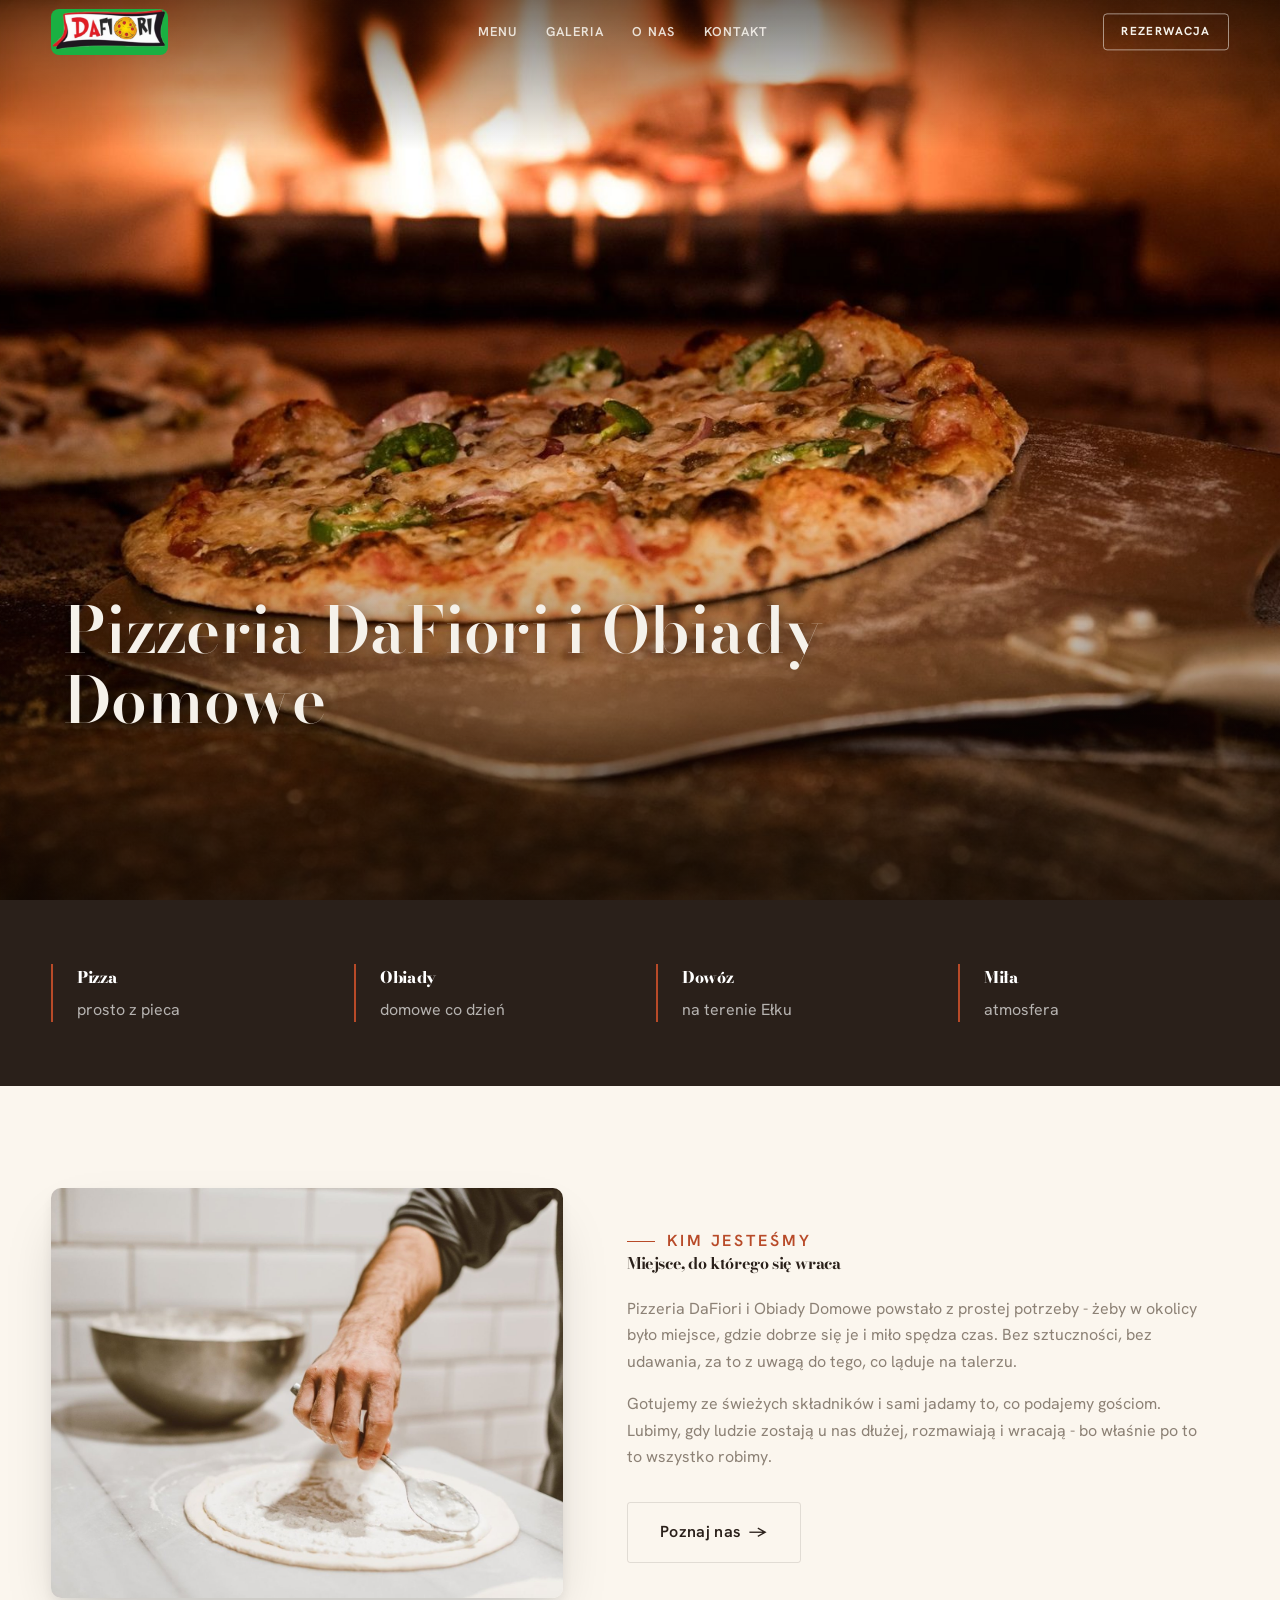
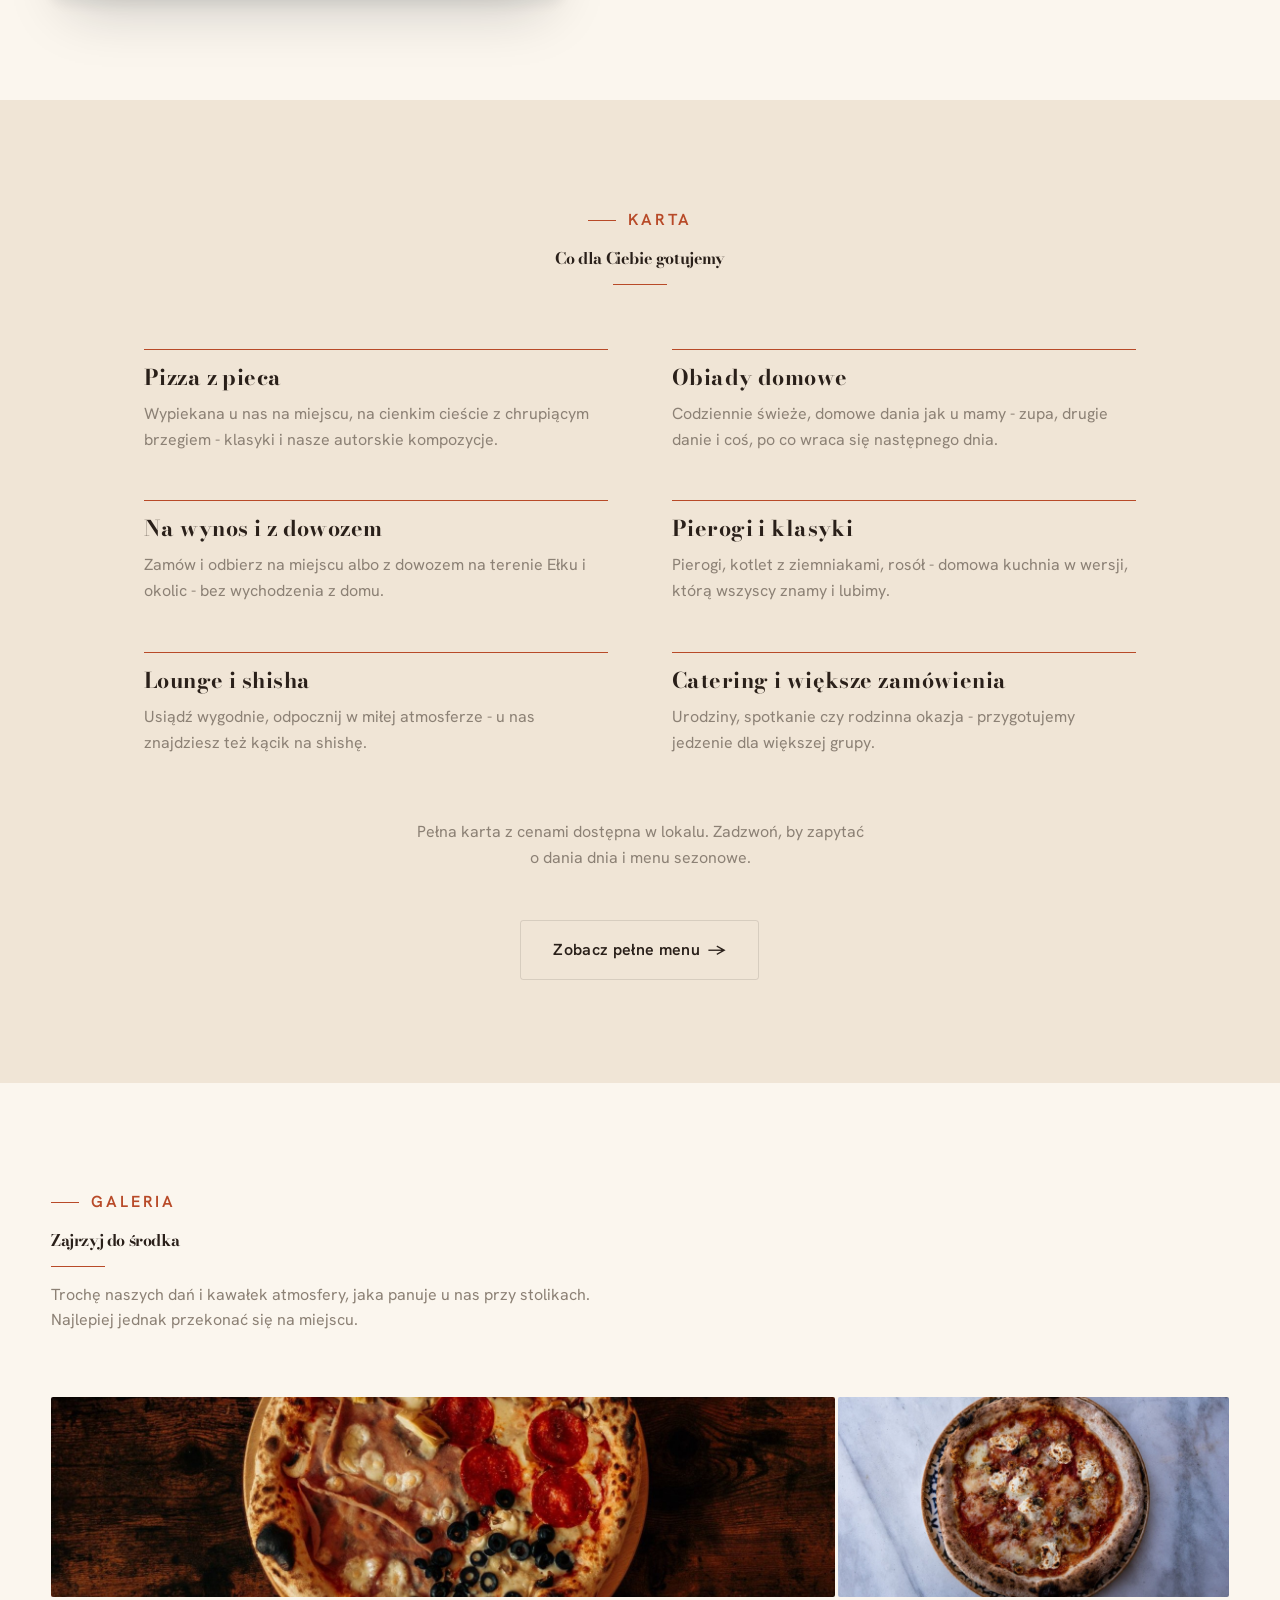
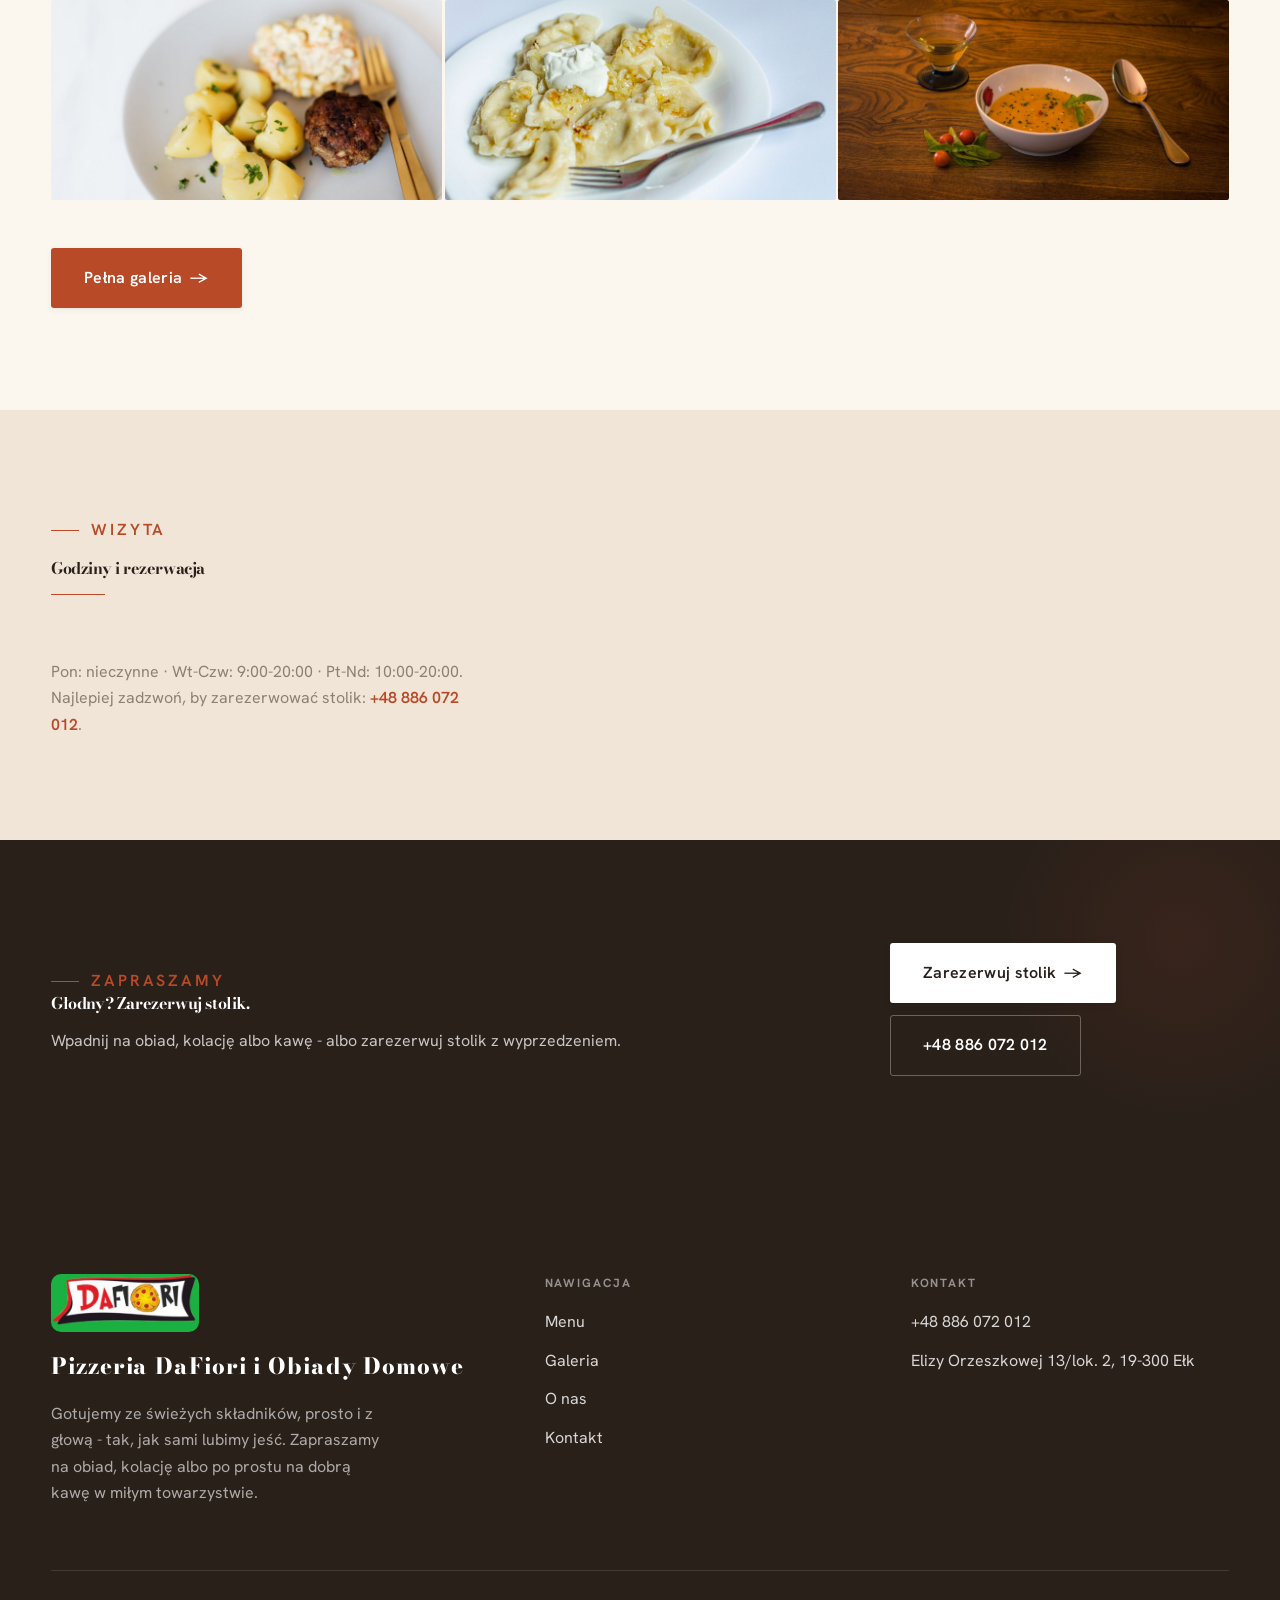
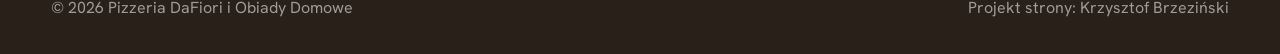
==== commit 7199ebe0: "[claude-edit][cmt:a3b52ad2-82f0-43dd-833e-842fed3566a7] klimat pizzowo-domowy + logo DaFiori + uporz" ====
--- a/index.html
+++ b/index.html
@@ -14,7 +14,7 @@
 
 <header class="nav">
   <div class="wrap nav-inner">
-    <a class="brand" href="index.html"><span class="name">Pizzeria DaFiori i Obiady Domowe</span><span class="sub">Ełk</span></a>
+    <a class="brand" href="index.html"><img class="brand-logo" src="img/logo.png" alt="Pizzeria DaFiori i Obiady Domowe - Ełk"></a>
     <nav class="nav-links">
       <a href="oferta.html">Menu</a>
       <a href="realizacje.html">Galeria</a>
@@ -27,7 +27,7 @@
 </header>
 
 <section class="hero-gastro">
-  <img class="hg-bg" src="img/g13.jpg" alt="Pizzeria DaFiori i Obiady Domowe">
+  <img class="hg-bg" src="img/g7.jpg" alt="Pizzeria DaFiori i Obiady Domowe - pizza prosto z pieca">
   <div class="hg-veil"></div>
   <p class="hg-tagline">Pizzeria DaFiori i Obiady Domowe</p>
 </section>
@@ -41,7 +41,7 @@
 </section>
 <section>
   <div class="wrap split">
-    <div class="split-art reveal"><img src="img/g14.jpg" alt="Pizzeria DaFiori i Obiady Domowe - realizacja" loading="lazy"></div>
+    <div class="split-art reveal"><img src="img/g9.jpg" alt="Pizzeria DaFiori - pizza robiona u nas na miejscu" loading="lazy"></div>
     <div class="split-copy reveal">
       <span class="eyebrow">Kim jesteśmy</span>
       <h2>Miejsce, do którego się wraca</h2>
@@ -77,11 +77,11 @@
       <p>Trochę naszych dań i kawałek atmosfery, jaka panuje u nas przy stolikach. Najlepiej jednak przekonać się na miejscu.</p>
     </div>
     <div class="gallery">
-      <div class="tile t-two3 reveal"><img src="img/g4.jpg" alt="Pizza z pieca" loading="lazy"><div class="cap">Pizza z pieca</div></div>
-      <div class="tile t-third reveal"><img src="img/g5.jpg" alt="Obiad domowy" loading="lazy"><div class="cap">Obiad domowy</div></div>
-      <div class="tile t-third reveal"><img src="img/g6.jpg" alt="Pierogi" loading="lazy"><div class="cap">Pierogi</div></div>
-      <div class="tile t-third reveal"><img src="img/g7.jpg" alt="Domowa zupa" loading="lazy"><div class="cap">Domowa zupa</div></div>
-      <div class="tile t-third reveal"><img src="img/g8.jpg" alt="Kotlet z dodatkami" loading="lazy"><div class="cap">Kotlet z dodatkami</div></div>
+      <div class="tile t-two3 reveal"><img src="img/g11.jpg" alt="Pizza dnia" loading="lazy"><div class="cap">Pizza dnia</div></div>
+      <div class="tile t-third reveal"><img src="img/g1.jpg" alt="Pizza z pieca" loading="lazy"><div class="cap">Pizza z pieca</div></div>
+      <div class="tile t-third reveal"><img src="img/g2.jpg" alt="Obiad domowy" loading="lazy"><div class="cap">Obiad domowy</div></div>
+      <div class="tile t-third reveal"><img src="img/g3.jpg" alt="Pierogi" loading="lazy"><div class="cap">Pierogi</div></div>
+      <div class="tile t-third reveal"><img src="img/g4.jpg" alt="Domowa zupa" loading="lazy"><div class="cap">Domowa zupa</div></div>
     </div>
     <div style="margin-top:var(--space-7)" class="reveal"><a href="realizacje.html" class="btn btn-accent">Pełna galeria <span class="arr">→</span></a></div>
   </div>
@@ -113,6 +113,7 @@
   <div class="wrap">
     <div class="foot-grid">
       <div class="foot-brand">
+        <img class="foot-logo" src="img/logo.png" alt="Pizzeria DaFiori i Obiady Domowe">
         <div class="name">Pizzeria DaFiori i Obiady Domowe</div>
         <p>Gotujemy ze świeżych składników, prosto i z głową - tak, jak sami lubimy jeść. Zapraszamy na obiad, kolację albo po prostu na dobrą kawę w miłym towarzystwie.</p>
       </div>
--- a/assets/styles.css
+++ b/assets/styles.css
@@ -543,3 +543,9 @@
 [style*="g12.jpg"]{background-position:62% 50%}
 img[src$="/g13.jpg"]{object-position:33% 50%}
 [style*="g13.jpg"]{background-position:33% 50%}
+
+/* === LOGO DaFiori (z profilu FB) — nav badge + stopka === */
+.brand-logo{height:46px;width:auto;max-width:240px;object-fit:contain;border-radius:8px;display:block}
+.nav.is-stuck .brand-logo,.nav.nav-solid .brand-logo{height:40px}
+@media(max-width:680px){.brand-logo{height:38px}}
+.foot-logo{height:58px;width:auto;border-radius:10px;display:block;margin-bottom:var(--space-4)}
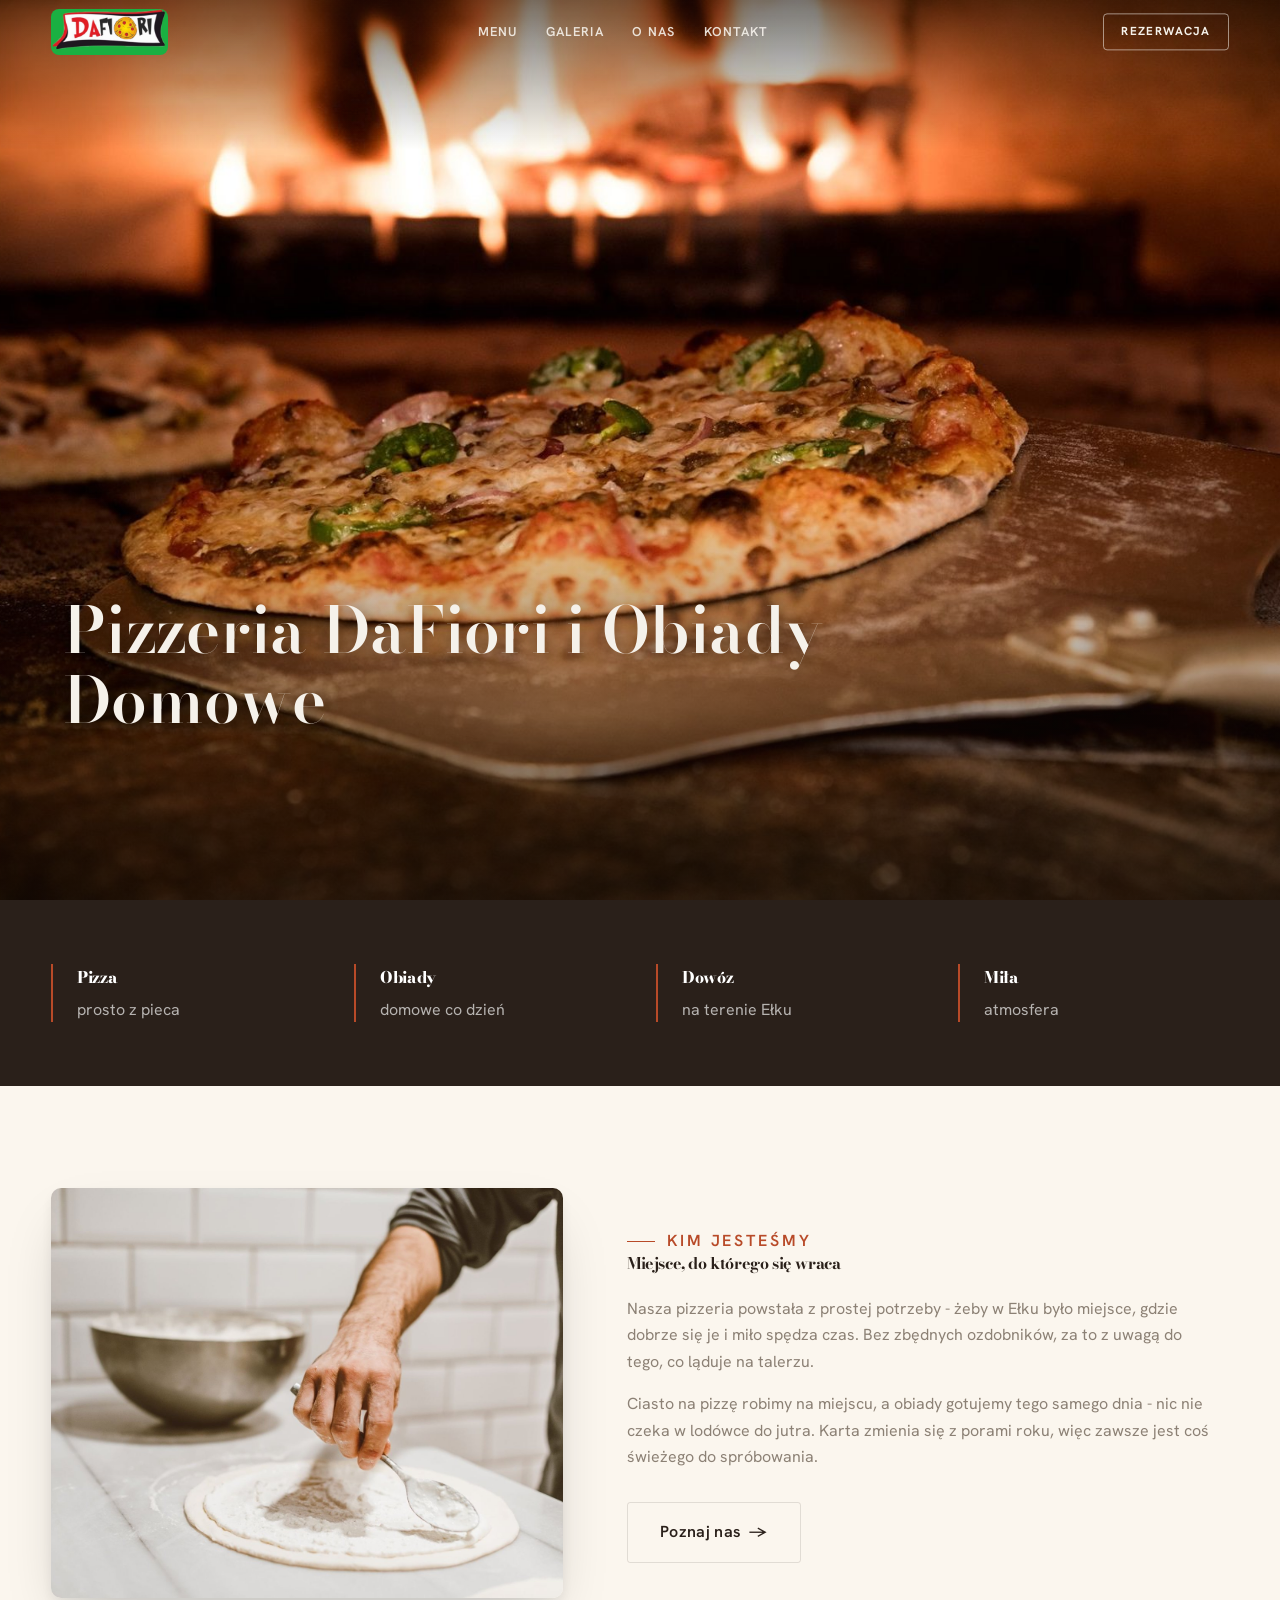
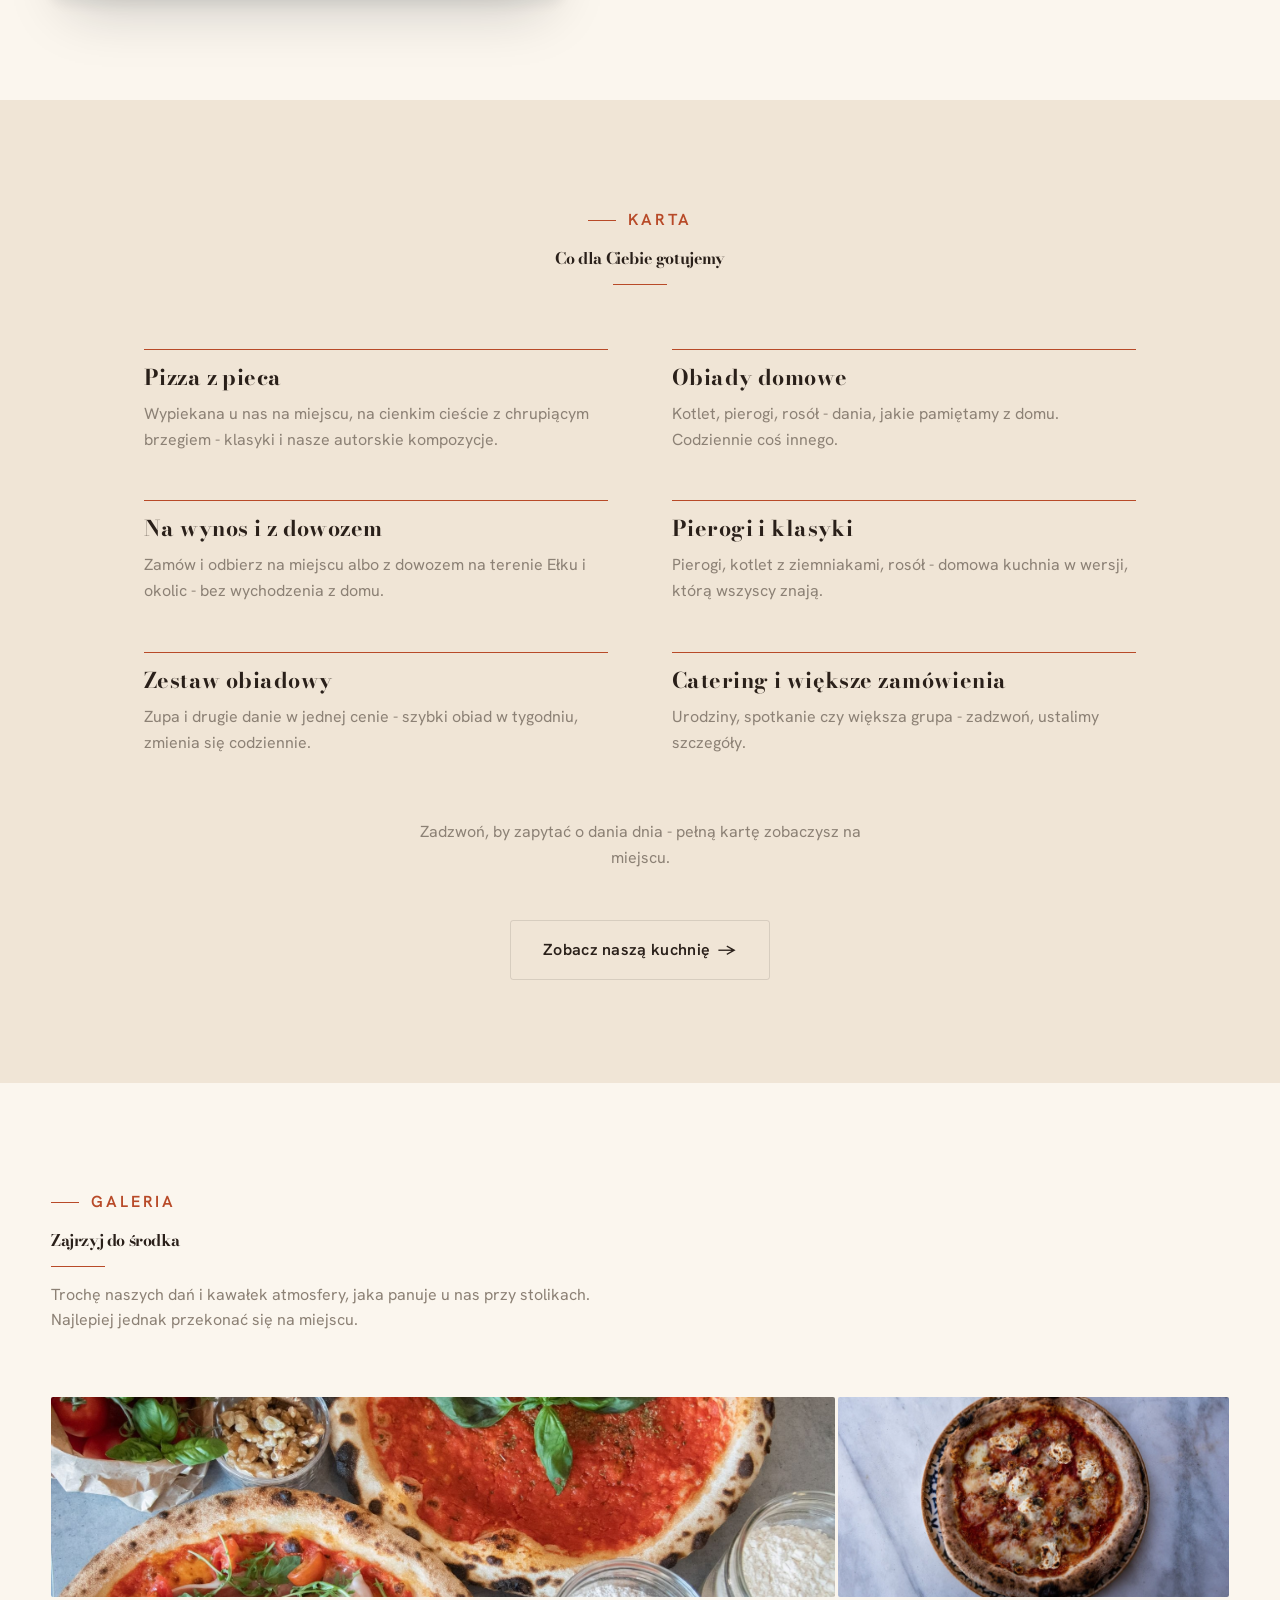
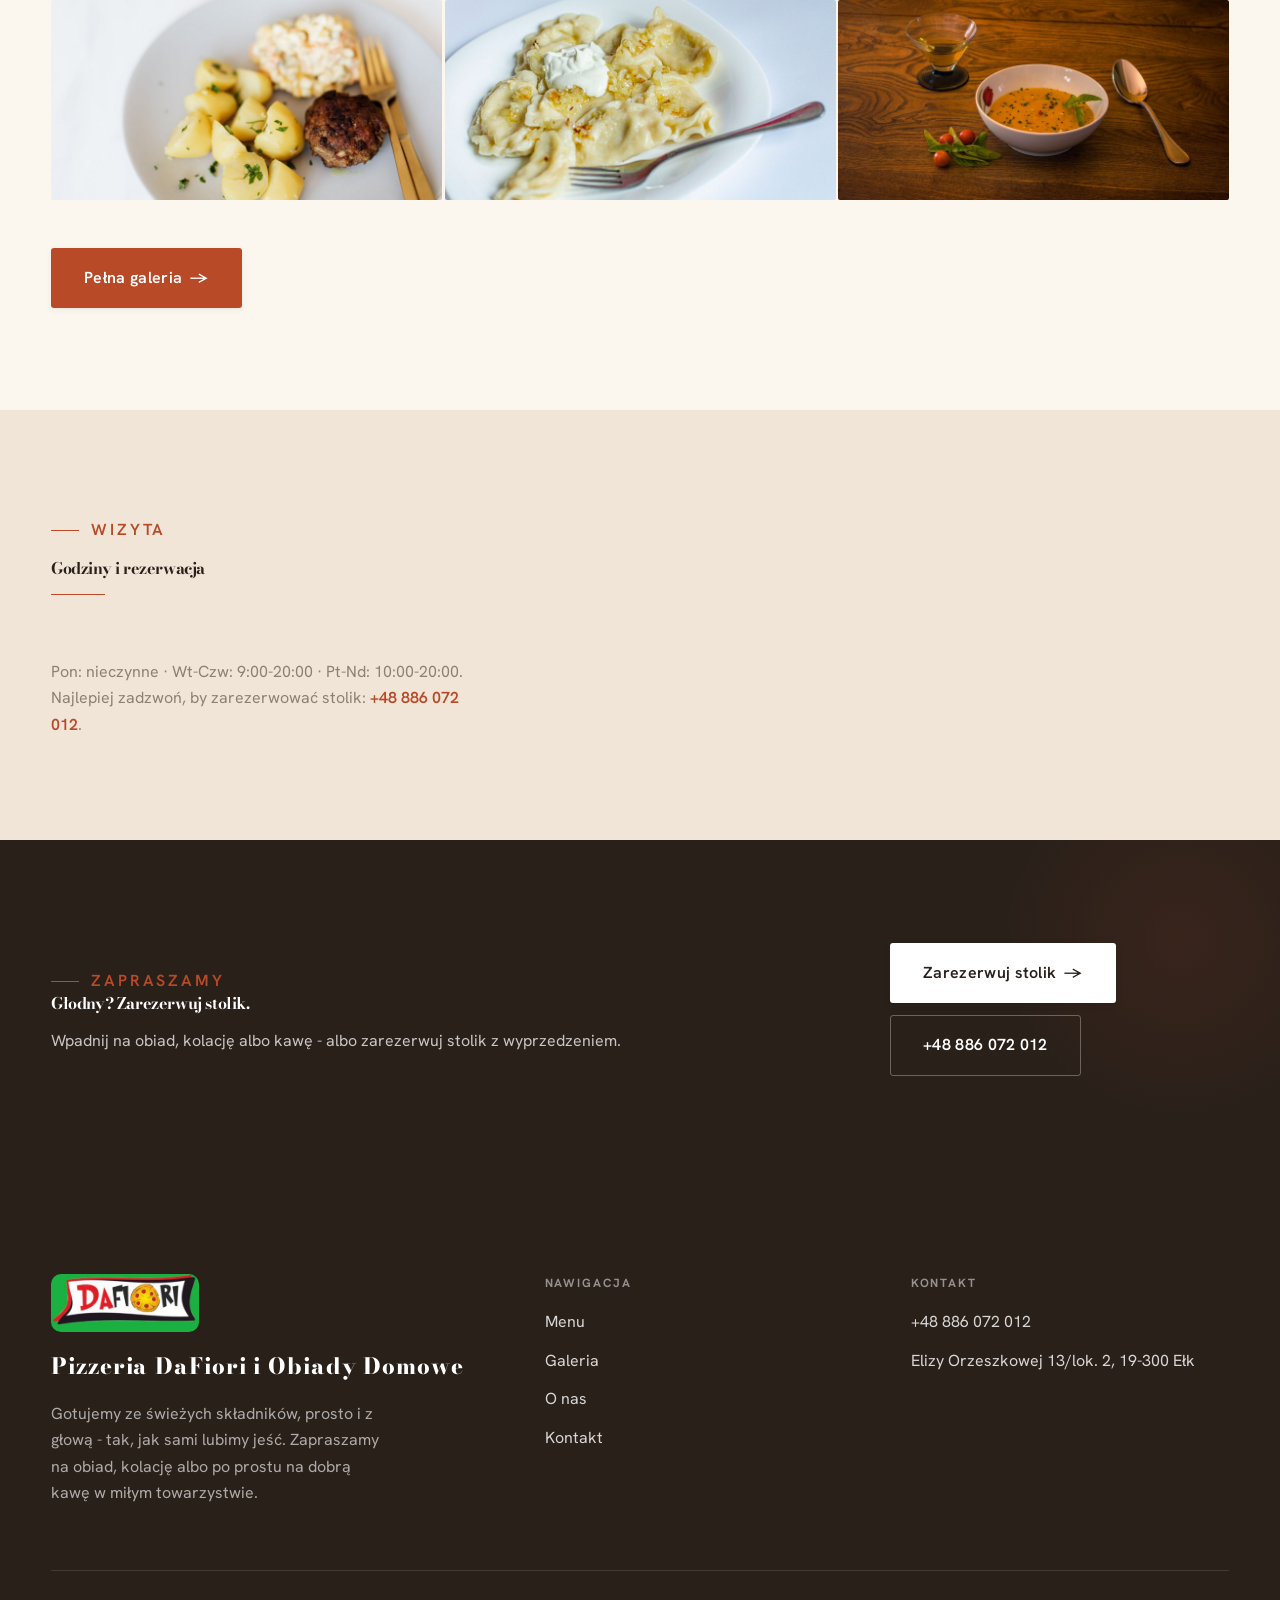
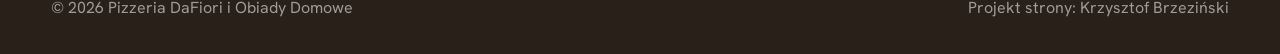
==== commit d706e588: "Popraw treść: gramatyka, usunięcie shishy, duplikaty zdjęć/nagłówków, menu bez pustej obietnicy cen" ====
--- a/index.html
+++ b/index.html
@@ -4,7 +4,7 @@
 <meta charset="UTF-8">
 <meta name="viewport" content="width=device-width, initial-scale=1.0">
 <title>Pizzeria DaFiori i Obiady Domowe - Restauracja · Ełk</title>
-<meta name="description" content="Pizzeria DaFiori i Obiady Domowe to miejsce, do którego się wraca - sezonowa kuchnia, dania z pieca, dobra kawa i ciepła atmosfera. Zarezerwuj stolik albo zajrzyj do menu.">
+<meta name="description" content="Pizzeria DaFiori i Obiady Domowe w Ełku - pizza z pieca, obiady domowe i dowóz po Ełku. Zadzwoń albo wpadnij na Orzeszkowej 13.">
 <link rel="preconnect" href="https://fonts.googleapis.com">
 <link rel="preconnect" href="https://fonts.gstatic.com" crossorigin>
 <link href="https://fonts.googleapis.com/css2?family=Bodoni+Moda:wght@500;600;700&family=Hanken+Grotesk:wght@400;500;600&display=swap" rel="stylesheet">
@@ -45,8 +45,8 @@
     <div class="split-copy reveal">
       <span class="eyebrow">Kim jesteśmy</span>
       <h2>Miejsce, do którego się wraca</h2>
-      <p class="muted">Pizzeria DaFiori i Obiady Domowe powstało z prostej potrzeby - żeby w okolicy było miejsce, gdzie dobrze się je i miło spędza czas. Bez sztuczności, bez udawania, za to z uwagą do tego, co ląduje na talerzu.</p>
-      <p class="muted">Gotujemy ze świeżych składników i sami jadamy to, co podajemy gościom. Lubimy, gdy ludzie zostają u nas dłużej, rozmawiają i wracają - bo właśnie po to to wszystko robimy.</p>
+      <p class="muted">Nasza pizzeria powstała z prostej potrzeby - żeby w Ełku było miejsce, gdzie dobrze się je i miło spędza czas. Bez zbędnych ozdobników, za to z uwagą do tego, co ląduje na talerzu.</p>
+      <p class="muted">Ciasto na pizzę robimy na miejscu, a obiady gotujemy tego samego dnia - nic nie czeka w lodówce do jutra. Karta zmienia się z porami roku, więc zawsze jest coś świeżego do spróbowania.</p>
       <a href="o-nas.html" class="btn btn-ghost">Poznaj nas <span class="arr">→</span></a>
     </div>
   </div>
@@ -59,14 +59,14 @@
     </div>
     <div class="menu-cats">
       <div class="menu-cat reveal"><h3>Pizza z pieca</h3><p>Wypiekana u nas na miejscu, na cienkim cieście z chrupiącym brzegiem - klasyki i nasze autorskie kompozycje.</p></div>
-      <div class="menu-cat reveal"><h3>Obiady domowe</h3><p>Codziennie świeże, domowe dania jak u mamy - zupa, drugie danie i coś, po co wraca się następnego dnia.</p></div>
+      <div class="menu-cat reveal"><h3>Obiady domowe</h3><p>Kotlet, pierogi, rosół - dania, jakie pamiętamy z domu. Codziennie coś innego.</p></div>
       <div class="menu-cat reveal"><h3>Na wynos i z dowozem</h3><p>Zamów i odbierz na miejscu albo z dowozem na terenie Ełku i okolic - bez wychodzenia z domu.</p></div>
-      <div class="menu-cat reveal"><h3>Pierogi i klasyki</h3><p>Pierogi, kotlet z ziemniakami, rosół - domowa kuchnia w wersji, którą wszyscy znamy i lubimy.</p></div>
-      <div class="menu-cat reveal"><h3>Lounge i shisha</h3><p>Usiądź wygodnie, odpocznij w miłej atmosferze - u nas znajdziesz też kącik na shishę.</p></div>
-      <div class="menu-cat reveal"><h3>Catering i większe zamówienia</h3><p>Urodziny, spotkanie czy rodzinna okazja - przygotujemy jedzenie dla większej grupy.</p></div>
+      <div class="menu-cat reveal"><h3>Pierogi i klasyki</h3><p>Pierogi, kotlet z ziemniakami, rosół - domowa kuchnia w wersji, którą wszyscy znają.</p></div>
+      <div class="menu-cat reveal"><h3>Zestaw obiadowy</h3><p>Zupa i drugie danie w jednej cenie - szybki obiad w tygodniu, zmienia się codziennie.</p></div>
+      <div class="menu-cat reveal"><h3>Catering i większe zamówienia</h3><p>Urodziny, spotkanie czy większa grupa - zadzwoń, ustalimy szczegóły.</p></div>
     </div>
-    <p class="menu-note">Pełna karta z cenami dostępna w lokalu. Zadzwoń, by zapytać o dania dnia i menu sezonowe.</p>
-    <div style="text-align:center;margin-top:var(--space-7)" class="reveal"><a href="oferta.html" class="btn btn-ghost">Zobacz pełne menu <span class="arr">→</span></a></div>
+    <p class="menu-note">Zadzwoń, by zapytać o dania dnia - pełną kartę zobaczysz na miejscu.</p>
+    <div style="text-align:center;margin-top:var(--space-7)" class="reveal"><a href="oferta.html" class="btn btn-ghost">Zobacz naszą kuchnię <span class="arr">→</span></a></div>
   </div>
 </section>
 <section>
@@ -77,7 +77,7 @@
       <p>Trochę naszych dań i kawałek atmosfery, jaka panuje u nas przy stolikach. Najlepiej jednak przekonać się na miejscu.</p>
     </div>
     <div class="gallery">
-      <div class="tile t-two3 reveal"><img src="img/g11.jpg" alt="Pizza dnia" loading="lazy"><div class="cap">Pizza dnia</div></div>
+      <div class="tile t-two3 reveal"><img src="img/hero.jpg" alt="Pizza Margherita i pizza z szynką parmeńską" loading="lazy"><div class="cap">Włoska klasyka</div></div>
       <div class="tile t-third reveal"><img src="img/g1.jpg" alt="Pizza z pieca" loading="lazy"><div class="cap">Pizza z pieca</div></div>
       <div class="tile t-third reveal"><img src="img/g2.jpg" alt="Obiad domowy" loading="lazy"><div class="cap">Obiad domowy</div></div>
       <div class="tile t-third reveal"><img src="img/g3.jpg" alt="Pierogi" loading="lazy"><div class="cap">Pierogi</div></div>
